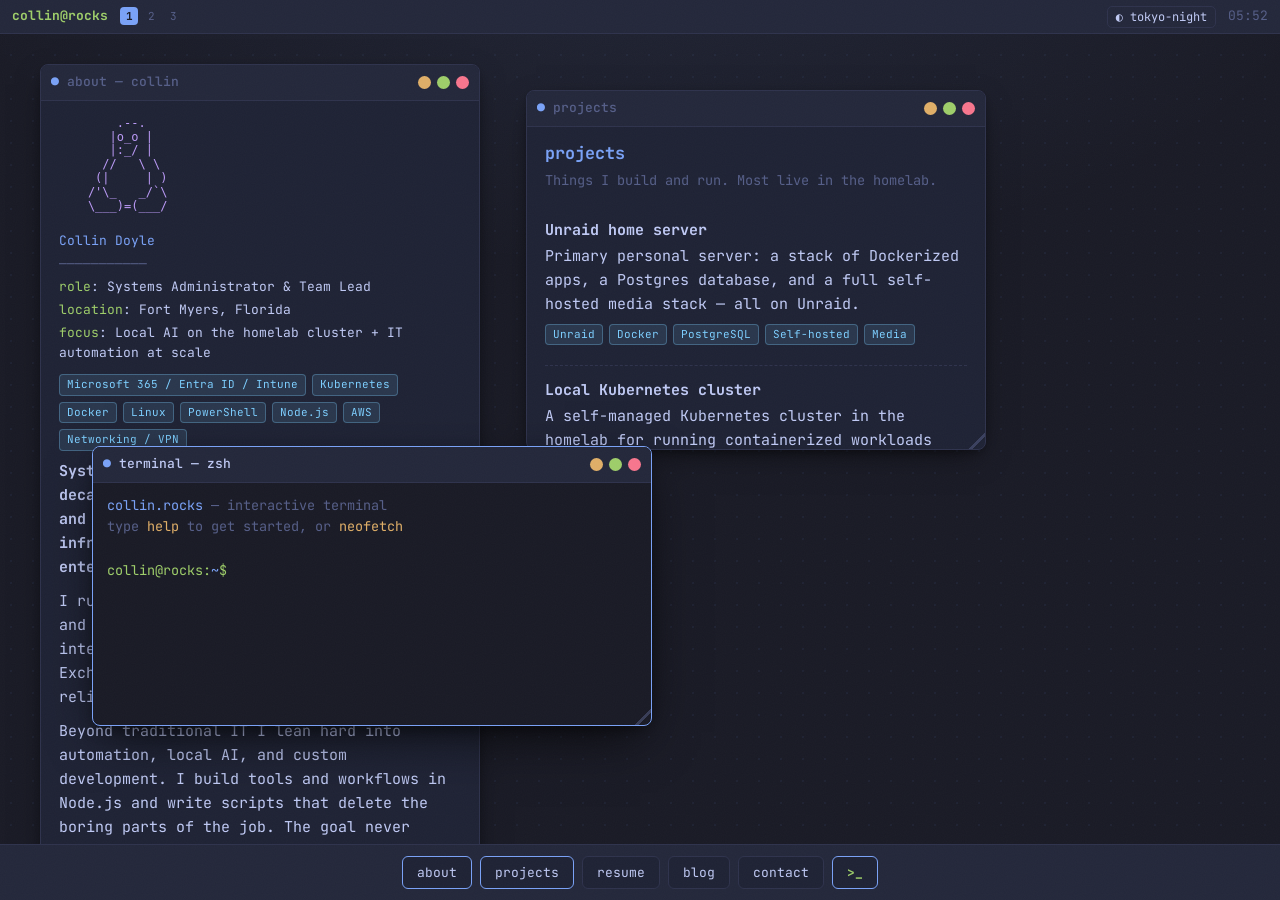
==== index.html @ 574476cc "Initial commit: collin.rocks personal site" ====
<!DOCTYPE html>
<html lang="en" data-theme="tokyo-night">
<head>
  <meta charset="UTF-8" />
  <meta name="viewport" content="width=device-width, initial-scale=1.0" />
  <title>Collin Doyle — collin.rocks</title>
  <meta name="description" content="Collin Doyle — Systems Administrator & Team Lead. IT infrastructure, cloud, security, automation, and a homelab that won't quit." />
  <meta name="color-scheme" content="dark" />

  <!-- Open Graph / social -->
  <meta property="og:title" content="Collin Doyle — collin.rocks" />
  <meta property="og:description" content="Systems Administrator & Team Lead. Infrastructure, automation, local AI, and a homelab." />
  <meta property="og:type" content="website" />
  <meta property="og:url" content="https://collin.rocks" />

  <link rel="icon" href="assets/favicon.svg" type="image/svg+xml" />

  <!-- Fonts: JetBrains Mono, preconnected + display=swap, subset to latin -->
  <link rel="preconnect" href="https://fonts.googleapis.com" />
  <link rel="preconnect" href="https://fonts.gstatic.com" crossorigin />
  <link
    rel="preload"
    as="style"
    href="https://fonts.googleapis.com/css2?family=JetBrains+Mono:wght@400;500;700&display=swap&subset=latin"
  />
  <link
    rel="stylesheet"
    href="https://fonts.googleapis.com/css2?family=JetBrains+Mono:wght@400;500;700&display=swap&subset=latin"
  />

  <link rel="stylesheet" href="css/styles.css" />
</head>
<body>
  <!-- ===================== STATUS BAR (top) ===================== -->
  <header class="statusbar" role="banner">
    <div class="statusbar__left">
      <span class="statusbar__handle">collin@rocks</span>
      <nav class="workspaces" aria-label="Workspaces">
        <span class="ws ws--active" title="workspace 1">1</span>
        <span class="ws" title="workspace 2">2</span>
        <span class="ws" title="workspace 3">3</span>
      </nav>
    </div>

    <div class="statusbar__center">
      <!-- Reserved slot for a future homelab status widget. Intentionally a
           clean, labeled placeholder — DO NOT build the widget yet. -->
      <span class="homelab-slot" data-placeholder="homelab-status" hidden></span>
    </div>

    <div class="statusbar__right">
      <button
        id="theme-toggle"
        class="statusbar__btn"
        type="button"
        aria-label="Change theme"
        title="Change theme (cycle)"
      >
        <span aria-hidden="true">◐</span> <span id="theme-name">tokyo-night</span>
      </button>
      <time id="clock" class="statusbar__clock" aria-label="Current time">--:--</time>
    </div>
  </header>

  <!-- ===================== DESKTOP ===================== -->
  <!-- Windows are mounted here by main.js. The grain/grid overlay is CSS. -->
  <main id="desktop" class="desktop" aria-label="Desktop">

    <!-- =============== NO-JS FALLBACK ===============
         Core content, readable without JavaScript. The interactive windowed
         desktop above replaces this when JS is available. -->
    <noscript>
      <div class="noscript">
        <h1>Collin Doyle</h1>
        <p><strong>Systems Administrator &amp; Team Lead</strong> — Fort Myers, Florida</p>
        <p>
          Systems &amp; network administrator with over a decade of experience
          leading IT operations and building secure, scalable infrastructure.
          Microsoft 365 / Entra ID / Intune, networking, AWS, automation, local
          AI, and a homelab that won't quit.
        </p>
        <h2>Links</h2>
        <ul>
          <li><a href="https://github.com/CollinJDoyle">GitHub</a></li>
          <li><a href="mailto:cj.doyle@outlook.com">cj.doyle@outlook.com</a></li>
          <li><a href="https://www.linkedin.com/in/collinjdoyle/">LinkedIn</a></li>
          <li><a href="assets/resume.pdf">Download résumé (PDF)</a></li>
        </ul>
        <h2>Projects</h2>
        <ul>
          <li><strong>Unraid home server</strong> — Dockerized app stack, Postgres, full media stack.</li>
          <li><strong>Local Kubernetes cluster</strong> — self-managed homelab k8s for containerized workloads.</li>
        </ul>
        <p><em>This is the no-JavaScript view. Enable JavaScript for the full interactive desktop.</em></p>
      </div>
    </noscript>
  </main>

  <!-- ===================== DOCK (bottom launcher) ===================== -->
  <nav class="dock" aria-label="Open windows">
    <button class="dock__btn" type="button" data-launch="about"    title="about">about</button>
    <button class="dock__btn" type="button" data-launch="projects" title="projects">projects</button>
    <button class="dock__btn" type="button" data-launch="resume"   title="resume">resume</button>
    <button class="dock__btn" type="button" data-launch="blog"     title="blog">blog</button>
    <button class="dock__btn" type="button" data-launch="contact"  title="contact">contact</button>
    <button class="dock__btn dock__btn--accent" type="button" data-launch="terminal" title="terminal">&gt;_</button>
  </nav>

  <!-- Scripts: plain (no modules / no build). Order matters; defer keeps order. -->
  <script src="js/data.js" defer></script>
  <script src="js/windows.js" defer></script>
  <script src="js/terminal.js" defer></script>
  <script src="js/main.js" defer></script>
</body>
</html>
---- css/styles.css ----
/* =============================================================================
   styles.css — collin.rocks
   "desktop rice" — a tiling-WM Linux desktop aesthetic over a normal site.
   -----------------------------------------------------------------------------
   THEMES: defined as CSS custom properties scoped by [data-theme] on <html>.
   To add a theme: copy a block below, change the hex values, then register the
   name in js/terminal.js (THEMES array) and js/main.js. Persisted via localStorage.
   ========================================================================== */

/* ---------- Tokyo Night (Storm) — DEFAULT ---------- */
:root,
[data-theme="tokyo-night"] {
  --bg:        #1a1b26;
  --surface:   #1f2335;
  --surface-2: #24283b;
  --border:    #2f334d;
  --text:      #c0caf5;
  --muted:     #565f89;
  --accent:    #7aa2f7;
  --green:     #9ece6a;
  --magenta:   #bb9af7;
  --yellow:    #e0af68;
  --red:       #f7768e;
  --cyan:      #7dcfff;
}

/* ---------- Catppuccin Mocha ---------- */
[data-theme="catppuccin"] {
  --bg:        #1e1e2e;
  --surface:   #181825;
  --surface-2: #313244;
  --border:    #45475a;
  --text:      #cdd6f4;
  --muted:     #6c7086;
  --accent:    #89b4fa;
  --green:     #a6e3a1;
  --magenta:   #cba6f7;
  --yellow:    #f9e2af;
  --red:       #f38ba8;
  --cyan:      #94e2d5;
}

/* ---------- Gruvbox Dark ---------- */
[data-theme="gruvbox"] {
  --bg:        #282828;
  --surface:   #32302f;
  --surface-2: #3c3836;
  --border:    #504945;
  --text:      #ebdbb2;
  --muted:     #928374;
  --accent:    #83a598;
  --green:     #b8bb26;
  --magenta:   #d3869b;
  --yellow:    #fabd2f;
  --red:       #fb4934;
  --cyan:      #8ec07c;
}

/* ---------- Nord ---------- */
[data-theme="nord"] {
  --bg:        #2e3440;
  --surface:   #3b4252;
  --surface-2: #434c5e;
  --border:    #4c566a;
  --text:      #eceff4;
  --muted:     #7b88a1;
  --accent:    #88c0d0;
  --green:     #a3be8c;
  --magenta:   #b48ead;
  --yellow:    #ebcb8b;
  --red:       #bf616a;
  --cyan:      #8fbcbb;
}

/* ---------- shared tokens ---------- */
:root {
  --font-mono: "JetBrains Mono", ui-monospace, "SF Mono", "Cascadia Code",
    "Fira Code", Menlo, Consolas, monospace;
  --statusbar-h: 34px;
  --dock-h: 56px;
  --radius: 8px;
  --shadow: 0 10px 30px -10px rgba(0, 0, 0, 0.6),
            0 4px 12px -4px rgba(0, 0, 0, 0.5);
  --shadow-focus: 0 18px 50px -12px rgba(0, 0, 0, 0.75),
                  0 6px 16px -6px rgba(0, 0, 0, 0.6);
}

/* =============================================================================
   Base
   ========================================================================== */
*,
*::before,
*::after { box-sizing: border-box; }

html, body { height: 100%; }

body {
  margin: 0;
  font-family: var(--font-mono);
  font-size: 15px;
  line-height: 1.6;
  color: var(--text);
  background-color: var(--bg);
  /* subtle dotted grid + faint vignette so the desktop is never dead-flat */
  background-image:
    radial-gradient(rgba(122, 162, 247, 0.06) 1px, transparent 1px),
    radial-gradient(1200px 600px at 50% -10%, rgba(122, 162, 247, 0.08), transparent 60%);
  background-size: 22px 22px, 100% 100%;
  background-attachment: fixed;
  -webkit-font-smoothing: antialiased;
  overflow: hidden; /* desktop owns scrolling; windows scroll internally */
}

/* faint film grain overlay on top of everything but pointer-transparent */
body::after {
  content: "";
  position: fixed;
  inset: 0;
  pointer-events: none;
  z-index: 9999;
  opacity: 0.025;
  background-image: url("data:image/svg+xml,%3Csvg xmlns='http://www.w3.org/2000/svg' width='120' height='120'%3E%3Cfilter id='n'%3E%3CfeTurbulence type='fractalNoise' baseFrequency='0.9' numOctaves='2'/%3E%3C/filter%3E%3Crect width='100%25' height='100%25' filter='url(%23n)'/%3E%3C/svg%3E");
}

a { color: var(--accent); text-decoration: none; }
a:hover { text-decoration: underline; }

:focus-visible {
  outline: 2px solid var(--accent);
  outline-offset: 2px;
  border-radius: 3px;
}

::selection { background: var(--accent); color: var(--bg); }

/* =============================================================================
   Status bar
   ========================================================================== */
.statusbar {
  position: fixed;
  top: 0; left: 0; right: 0;
  height: var(--statusbar-h);
  display: flex;
  align-items: center;
  justify-content: space-between;
  gap: 12px;
  padding: 0 12px;
  background: var(--surface-2);
  border-bottom: 1px solid var(--border);
  font-size: 13px;
  z-index: 1000;
  user-select: none;
}
.statusbar__left,
.statusbar__right { display: flex; align-items: center; gap: 12px; }
.statusbar__handle { color: var(--green); font-weight: 700; }

.workspaces { display: flex; gap: 4px; }
.ws {
  display: inline-flex;
  align-items: center; justify-content: center;
  width: 18px; height: 18px;
  border-radius: 4px;
  color: var(--muted);
  font-size: 11px;
}
.ws--active { background: var(--accent); color: var(--bg); font-weight: 700; }

.statusbar__btn {
  font-family: inherit;
  font-size: 12px;
  background: transparent;
  color: var(--text);
  border: 1px solid var(--border);
  border-radius: 5px;
  padding: 2px 8px;
  cursor: pointer;
}
.statusbar__btn:hover { border-color: var(--accent); color: var(--accent); }
.statusbar__clock { color: var(--muted); font-variant-numeric: tabular-nums; }

/* =============================================================================
   Desktop
   ========================================================================== */
.desktop {
  position: fixed;
  top: var(--statusbar-h);
  left: 0; right: 0;
  bottom: var(--dock-h);
  overflow: hidden;
}

.noscript {
  max-width: 680px;
  margin: 0 auto;
  padding: 40px 24px;
  overflow: auto;
  height: 100%;
}
.noscript h1 { color: var(--accent); margin-bottom: 4px; }
.noscript h2 { color: var(--magenta); margin-top: 28px; }

/* =============================================================================
   Window
   ========================================================================== */
.window {
  position: absolute;
  display: flex;
  flex-direction: column;
  min-width: 260px;
  min-height: 120px;
  max-width: calc(100vw - 24px);
  background: var(--surface);
  border: 1px solid var(--border);
  border-radius: var(--radius);
  box-shadow: var(--shadow);
  overflow: hidden;
  transition: box-shadow 0.18s ease, border-color 0.18s ease;
}
.window.is-focused {
  border-color: var(--accent);
  box-shadow: var(--shadow-focus);
}
.window.is-minimized { display: none; }
.window.is-maximized {
  top: 0 !important; left: 0 !important;
  width: 100% !important; height: 100% !important;
  border-radius: 0;
}

.window__titlebar {
  display: flex;
  align-items: center;
  gap: 8px;
  padding: 7px 10px;
  background: var(--surface-2);
  border-bottom: 1px solid var(--border);
  cursor: grab;
  user-select: none;
}
.window__titlebar:active { cursor: grabbing; }
.window__title {
  font-size: 13px;
  font-weight: 500;
  color: var(--muted);
  white-space: nowrap;
  overflow: hidden;
  text-overflow: ellipsis;
}
.window.is-focused .window__title { color: var(--text); }
.window__title::before { content: "● "; color: var(--accent); }

.window__controls { margin-left: auto; display: flex; gap: 6px; }
.win-ctrl {
  width: 13px; height: 13px;
  border-radius: 50%;
  border: none;
  cursor: pointer;
  padding: 0;
  line-height: 1;
  font-size: 9px;
  color: transparent;
}
.win-ctrl:hover { color: rgba(0, 0, 0, 0.6); }
.win-ctrl--min { background: var(--yellow); }
.win-ctrl--max { background: var(--green); }
.win-ctrl--close { background: var(--red); }

.window__body {
  padding: 16px 18px;
  overflow: auto;
  flex: 1;
  scrollbar-width: thin;
  scrollbar-color: var(--border) transparent;
}
.window__body::-webkit-scrollbar { width: 10px; height: 10px; }
.window__body::-webkit-scrollbar-thumb {
  background: var(--border); border-radius: 8px;
}

.window__resize {
  position: absolute;
  right: 0; bottom: 0;
  width: 16px; height: 16px;
  cursor: nwse-resize;
  background:
    linear-gradient(135deg, transparent 50%, var(--muted) 50%, var(--muted) 60%, transparent 60%);
  opacity: 0.5;
}

/* =============================================================================
   Window content helpers
   ========================================================================== */
h1, h2, h3 { line-height: 1.25; }
.win-h { color: var(--accent); margin: 0 0 6px; font-size: 1.05rem; }
.win-sub { color: var(--muted); margin: 0 0 14px; font-size: 0.85rem; }
.muted { color: var(--muted); }

.tags { display: flex; flex-wrap: wrap; gap: 6px; margin: 8px 0; }
.tag {
  font-size: 11px;
  color: var(--cyan);
  background: color-mix(in srgb, var(--cyan) 12%, transparent);
  border: 1px solid color-mix(in srgb, var(--cyan) 30%, transparent);
  border-radius: 4px;
  padding: 1px 7px;
}

/* about / neofetch */
.neofetch { display: flex; gap: 18px; flex-wrap: wrap; }
.neofetch__art {
  color: var(--magenta);
  white-space: pre;
  font-size: 12px;
  line-height: 1.15;
  margin: 0;
}
.neofetch__specs { margin: 0; font-size: 13px; }
.neofetch__specs dt { color: var(--green); display: inline; }
.neofetch__specs .row { margin-bottom: 2px; }
.bio p { margin: 0 0 10px; }

/* projects */
.project { padding: 12px 0; border-bottom: 1px dashed var(--border); }
.project:last-child { border-bottom: none; }
.project__title { color: var(--text); font-weight: 700; margin: 0 0 2px; }
.project__links { display: flex; gap: 12px; margin-top: 6px; font-size: 13px; }
.add-hint {
  margin-top: 14px;
  font-size: 12px;
  color: var(--muted);
  border-left: 2px solid var(--border);
  padding-left: 10px;
}
.add-hint code { color: var(--yellow); }

/* resume */
.btn {
  display: inline-block;
  font-family: inherit;
  font-size: 13px;
  color: var(--bg);
  background: var(--accent);
  border: none;
  border-radius: 6px;
  padding: 8px 16px;
  cursor: pointer;
  font-weight: 700;
  margin: 4px 0 16px;
}
.btn:hover { filter: brightness(1.08); text-decoration: none; }
.job { padding: 10px 0; border-bottom: 1px dashed var(--border); }
.job:last-child { border-bottom: none; }
.job__head { display: flex; justify-content: space-between; gap: 10px; flex-wrap: wrap; }
.job__title { font-weight: 700; }
.job__org { color: var(--magenta); }
.job__dates { color: var(--muted); font-size: 12px; white-space: nowrap; }
.job ul { margin: 6px 0 0; padding-left: 18px; }
.job li { margin-bottom: 2px; }
.cert { color: var(--muted); font-size: 13px; }

/* contact */
.links-list { list-style: none; margin: 0; padding: 0; }
.links-list li { margin-bottom: 10px; font-size: 15px; }
.links-list .label { color: var(--green); display: inline-block; min-width: 90px; }

/* blog */
.post-item { padding: 10px 0; border-bottom: 1px dashed var(--border); cursor: pointer; }
.post-item:last-child { border-bottom: none; }
.post-item:hover .post-item__title { color: var(--accent); }
.post-item__title { font-weight: 700; }
.post-item__meta { color: var(--muted); font-size: 12px; }
.post-body { max-width: 65ch; }
.post-body h1, .post-body h2, .post-body h3 { color: var(--accent); margin-top: 1.2em; }
.post-body pre {
  background: var(--bg);
  border: 1px solid var(--border);
  border-radius: 6px;
  padding: 12px;
  overflow: auto;
}
.post-body code { color: var(--cyan); }
.post-body a { text-decoration: underline; }
.back-link {
  background: none; border: none; color: var(--accent);
  font-family: inherit; cursor: pointer; padding: 0; margin-bottom: 10px; font-size: 13px;
}

/* =============================================================================
   Terminal
   ========================================================================== */
.terminal { background: var(--bg); }
.terminal .window__body { padding: 12px 14px; font-size: 13.5px; }
.term-output { white-space: pre-wrap; word-break: break-word; }
.term-line { margin: 0; }
.term-cmd-echo { color: var(--text); }
.term-prompt { color: var(--green); }
.term-prompt .path { color: var(--accent); }
.term-err { color: var(--red); }
.term-accent { color: var(--accent); }
.term-magenta { color: var(--magenta); }
.term-muted { color: var(--muted); }
.term-yellow { color: var(--yellow); }
.term-green { color: var(--green); }
.term-cyan { color: var(--cyan); }

.term-inputline { display: flex; align-items: baseline; gap: 6px; }
.term-input {
  flex: 1;
  background: transparent;
  border: none;
  outline: none;
  color: var(--text);
  font-family: inherit;
  font-size: inherit;
  caret-color: var(--green);
}
.term-cursor {
  display: inline-block;
  width: 8px; height: 1.05em;
  background: var(--green);
  translate: 0 2px;
  animation: blink 1.05s steps(1) infinite;
}

/* =============================================================================
   Dock
   ========================================================================== */
.dock {
  position: fixed;
  bottom: 0; left: 0; right: 0;
  height: var(--dock-h);
  display: flex;
  align-items: center;
  justify-content: center;
  gap: 8px;
  padding: 0 12px;
  background: var(--surface-2);
  border-top: 1px solid var(--border);
  z-index: 1000;
}
.dock__btn {
  font-family: inherit;
  font-size: 13px;
  color: var(--text);
  background: var(--surface);
  border: 1px solid var(--border);
  border-radius: 6px;
  padding: 7px 14px;
  cursor: pointer;
  transition: transform 0.12s ease, border-color 0.12s ease, color 0.12s ease;
}
.dock__btn:hover { transform: translateY(-3px); border-color: var(--accent); color: var(--accent); }
.dock__btn.is-open { border-color: var(--accent); }
.dock__btn--accent { color: var(--green); font-weight: 700; }

/* =============================================================================
   Animations
   ========================================================================== */
@keyframes blink { 0%, 50% { opacity: 1; } 50.01%, 100% { opacity: 0; } }
@keyframes windowIn {
  from { opacity: 0; transform: translateY(10px) scale(0.985); }
  to   { opacity: 1; transform: translateY(0) scale(1); }
}
.window--animate { animation: windowIn 0.42s cubic-bezier(0.22, 1, 0.36, 1) both; }

/* =============================================================================
   Mobile (< 720px): no dragging, windows become stacked full-width cards.
   ========================================================================== */
@media (max-width: 720px) {
  body { overflow: auto; }
  .desktop {
    position: static;
    overflow: visible;
    padding: 12px;
    padding-bottom: calc(var(--dock-h) + 16px);
  }
  .window {
    position: static !important;
    width: 100% !important;
    height: auto !important;
    max-width: 100%;
    margin: 0 0 14px;
    transform: none !important;
  }
  .window__titlebar { cursor: default; }
  .window__resize { display: none; }
  .terminal { min-height: 320px; }
  .terminal .window__body { min-height: 260px; }
  .workspaces { display: none; }
  .dock { overflow-x: auto; justify-content: flex-start; }
}

/* =============================================================================
   Reduced motion: disable all the orchestration.
   ========================================================================== */
@media (prefers-reduced-motion: reduce) {
  *, *::before, *::after {
    animation-duration: 0.001ms !important;
    animation-iteration-count: 1 !important;
    transition-duration: 0.001ms !important;
  }
  .term-cursor { animation: none; opacity: 1; }
  .window--animate { animation: none; }
}
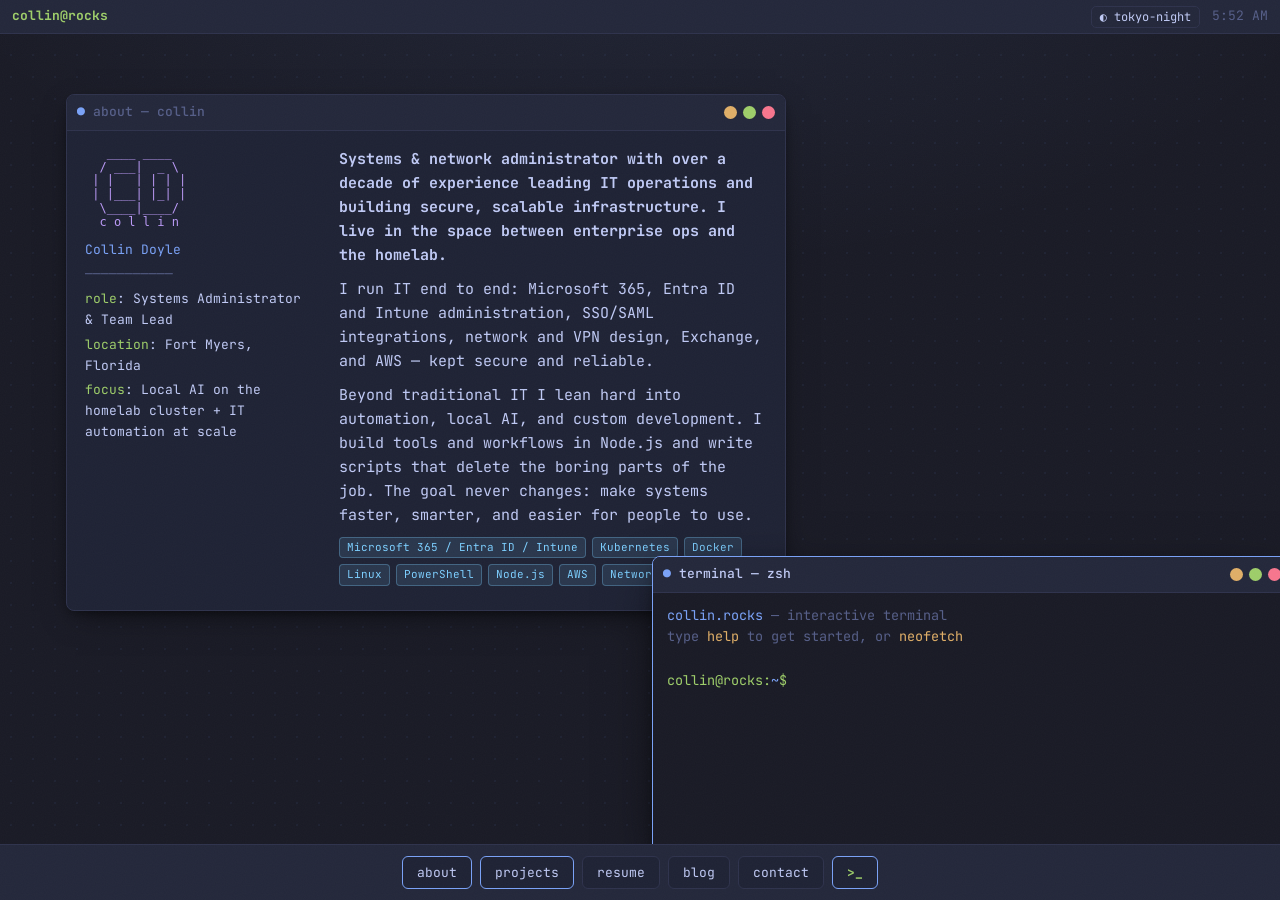
==== commit b5c4e70e: "Changes" ====
--- a/index.html
+++ b/index.html
@@ -35,11 +35,6 @@
   <header class="statusbar" role="banner">
     <div class="statusbar__left">
       <span class="statusbar__handle">collin@rocks</span>
-      <nav class="workspaces" aria-label="Workspaces">
-        <span class="ws ws--active" title="workspace 1">1</span>
-        <span class="ws" title="workspace 2">2</span>
-        <span class="ws" title="workspace 3">3</span>
-      </nav>
     </div>
 
     <div class="statusbar__center">
--- a/css/styles.css
+++ b/css/styles.css
@@ -155,17 +155,6 @@
 .statusbar__right { display: flex; align-items: center; gap: 12px; }
 .statusbar__handle { color: var(--green); font-weight: 700; }
 
-.workspaces { display: flex; gap: 4px; }
-.ws {
-  display: inline-flex;
-  align-items: center; justify-content: center;
-  width: 18px; height: 18px;
-  border-radius: 4px;
-  color: var(--muted);
-  font-size: 11px;
-}
-.ws--active { background: var(--accent); color: var(--bg); font-weight: 700; }
-
 .statusbar__btn {
   font-family: inherit;
   font-size: 12px;
@@ -177,7 +166,8 @@
   cursor: pointer;
 }
 .statusbar__btn:hover { border-color: var(--accent); color: var(--accent); }
-.statusbar__clock { color: var(--muted); font-variant-numeric: tabular-nums; }
+.statusbar__clock { color: var(--muted); font-variant-numeric: tabular-nums; cursor: pointer; }
+.statusbar__clock:hover { color: var(--accent); }
 
 /* =============================================================================
    Desktop
@@ -306,6 +296,14 @@
   padding: 1px 7px;
 }
 
+/* about — two-column horizontal layout */
+.about-cols { display: flex; gap: 24px; align-items: flex-start; }
+.about-left { flex: 0 0 230px; max-width: 230px; }
+.about-left .neofetch__art { margin-bottom: 10px; }
+.about-left .neofetch__specs .row { margin-bottom: 4px; }
+.about-right { flex: 1 1 auto; min-width: 0; }
+.about-right .bio p:first-child { margin-top: 0; }
+
 /* about / neofetch */
 .neofetch { display: flex; gap: 18px; flex-wrap: wrap; }
 .neofetch__art {
@@ -349,6 +347,8 @@
   margin: 4px 0 16px;
 }
 .btn:hover { filter: brightness(1.08); text-decoration: none; }
+.resume-full-link { display: inline-block; margin: 4px 0 16px 12px; font-size: 12px; color: var(--muted); }
+.resume-full-link:hover { color: var(--accent); }
 .job { padding: 10px 0; border-bottom: 1px dashed var(--border); }
 .job:last-child { border-bottom: none; }
 .job__head { display: flex; justify-content: space-between; gap: 10px; flex-wrap: wrap; }
@@ -485,9 +485,9 @@
   }
   .window__titlebar { cursor: default; }
   .window__resize { display: none; }
+  .about-cols { flex-direction: column; gap: 14px; }
   .terminal { min-height: 320px; }
   .terminal .window__body { min-height: 260px; }
-  .workspaces { display: none; }
   .dock { overflow-x: auto; justify-content: flex-start; }
 }
 
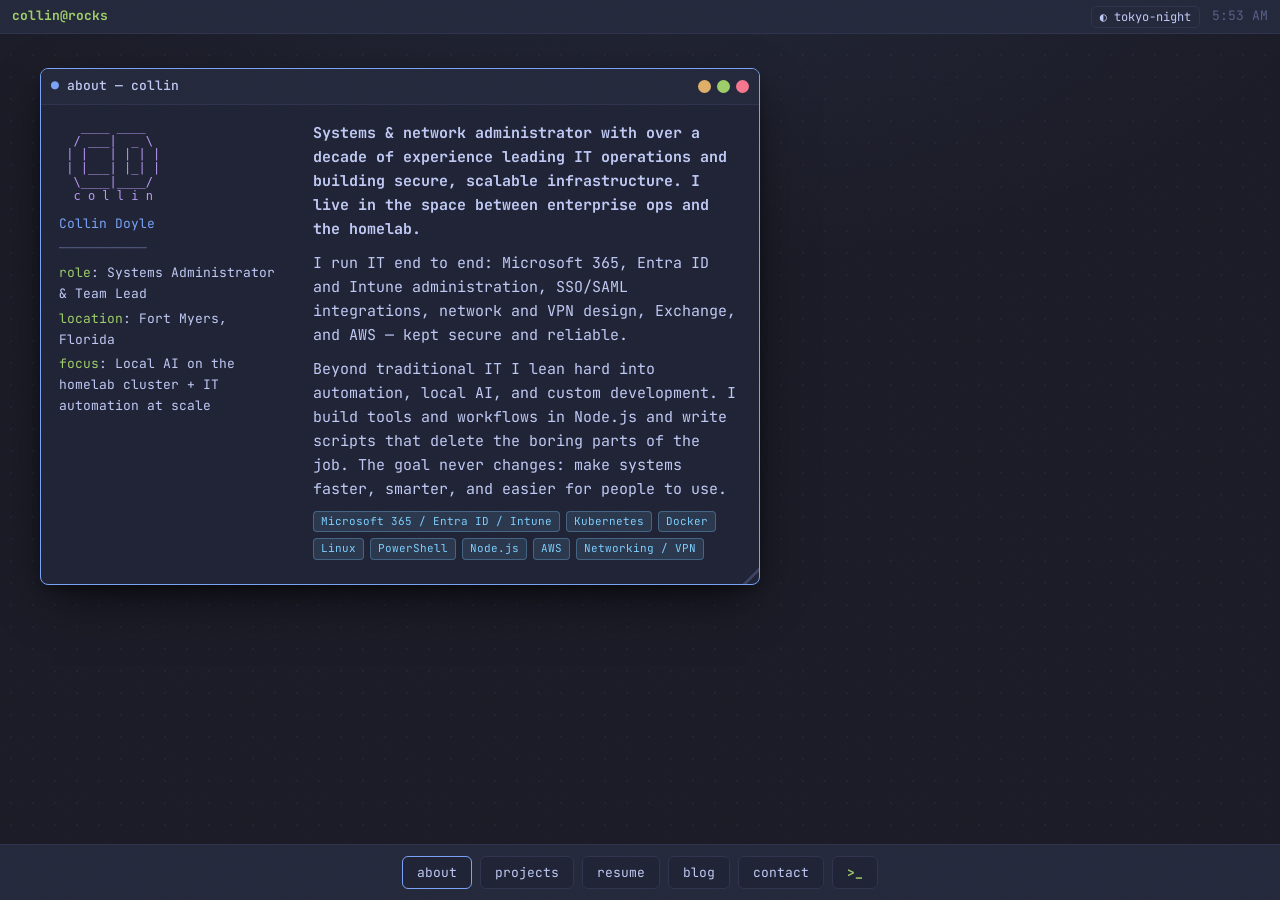
==== commit 46b3edc4: "More changes" ====
--- a/index.html
+++ b/index.html
@@ -15,7 +15,6 @@
 
   <link rel="icon" href="assets/favicon.svg" type="image/svg+xml" />
 
-  <!-- Fonts: JetBrains Mono, preconnected + display=swap, subset to latin -->
   <link rel="preconnect" href="https://fonts.googleapis.com" />
   <link rel="preconnect" href="https://fonts.gstatic.com" crossorigin />
   <link
@@ -31,16 +30,9 @@
   <link rel="stylesheet" href="css/styles.css" />
 </head>
 <body>
-  <!-- ===================== STATUS BAR (top) ===================== -->
   <header class="statusbar" role="banner">
     <div class="statusbar__left">
       <span class="statusbar__handle">collin@rocks</span>
-    </div>
-
-    <div class="statusbar__center">
-      <!-- Reserved slot for a future homelab status widget. Intentionally a
-           clean, labeled placeholder — DO NOT build the widget yet. -->
-      <span class="homelab-slot" data-placeholder="homelab-status" hidden></span>
     </div>
 
     <div class="statusbar__right">
@@ -57,13 +49,8 @@
     </div>
   </header>
 
-  <!-- ===================== DESKTOP ===================== -->
-  <!-- Windows are mounted here by main.js. The grain/grid overlay is CSS. -->
   <main id="desktop" class="desktop" aria-label="Desktop">
 
-    <!-- =============== NO-JS FALLBACK ===============
-         Core content, readable without JavaScript. The interactive windowed
-         desktop above replaces this when JS is available. -->
     <noscript>
       <div class="noscript">
         <h1>Collin Doyle</h1>
@@ -91,7 +78,6 @@
     </noscript>
   </main>
 
-  <!-- ===================== DOCK (bottom launcher) ===================== -->
   <nav class="dock" aria-label="Open windows">
     <button class="dock__btn" type="button" data-launch="about"    title="about">about</button>
     <button class="dock__btn" type="button" data-launch="projects" title="projects">projects</button>
@@ -101,7 +87,6 @@
     <button class="dock__btn dock__btn--accent" type="button" data-launch="terminal" title="terminal">&gt;_</button>
   </nav>
 
-  <!-- Scripts: plain (no modules / no build). Order matters; defer keeps order. -->
   <script src="js/data.js" defer></script>
   <script src="js/windows.js" defer></script>
   <script src="js/terminal.js" defer></script>
--- a/css/styles.css
+++ b/css/styles.css
@@ -1,13 +1,7 @@
-/* =============================================================================
-   styles.css — collin.rocks
-   "desktop rice" — a tiling-WM Linux desktop aesthetic over a normal site.
-   -----------------------------------------------------------------------------
-   THEMES: defined as CSS custom properties scoped by [data-theme] on <html>.
-   To add a theme: copy a block below, change the hex values, then register the
-   name in js/terminal.js (THEMES array) and js/main.js. Persisted via localStorage.
-   ========================================================================== */
-
-/* ---------- Tokyo Night (Storm) — DEFAULT ---------- */
+/* Themes: CSS custom properties scoped by [data-theme] on <html>.
+   Add one here, then add its name to THEME_LIST in js/main.js. */
+
+/* Tokyo Night (Storm) — default */
 :root,
 [data-theme="tokyo-night"] {
   --bg:        #1a1b26;
@@ -72,7 +66,7 @@
   --cyan:      #8fbcbb;
 }
 
-/* ---------- shared tokens ---------- */
+/* Shared tokens */
 :root {
   --font-mono: "JetBrains Mono", ui-monospace, "SF Mono", "Cascadia Code",
     "Fira Code", Menlo, Consolas, monospace;
@@ -85,9 +79,7 @@
                   0 6px 16px -6px rgba(0, 0, 0, 0.6);
 }
 
-/* =============================================================================
-   Base
-   ========================================================================== */
+/* Base */
 *,
 *::before,
 *::after { box-sizing: border-box; }
@@ -101,17 +93,17 @@
   line-height: 1.6;
   color: var(--text);
   background-color: var(--bg);
-  /* subtle dotted grid + faint vignette so the desktop is never dead-flat */
+  /* dotted grid + faint vignette */
   background-image:
     radial-gradient(rgba(122, 162, 247, 0.06) 1px, transparent 1px),
     radial-gradient(1200px 600px at 50% -10%, rgba(122, 162, 247, 0.08), transparent 60%);
   background-size: 22px 22px, 100% 100%;
   background-attachment: fixed;
   -webkit-font-smoothing: antialiased;
-  overflow: hidden; /* desktop owns scrolling; windows scroll internally */
-}
-
-/* faint film grain overlay on top of everything but pointer-transparent */
+  overflow: hidden;
+}
+
+/* film grain overlay */
 body::after {
   content: "";
   position: fixed;
@@ -133,9 +125,7 @@
 
 ::selection { background: var(--accent); color: var(--bg); }
 
-/* =============================================================================
-   Status bar
-   ========================================================================== */
+/* Status bar */
 .statusbar {
   position: fixed;
   top: 0; left: 0; right: 0;
@@ -169,9 +159,7 @@
 .statusbar__clock { color: var(--muted); font-variant-numeric: tabular-nums; cursor: pointer; }
 .statusbar__clock:hover { color: var(--accent); }
 
-/* =============================================================================
-   Desktop
-   ========================================================================== */
+/* Desktop */
 .desktop {
   position: fixed;
   top: var(--statusbar-h);
@@ -190,9 +178,7 @@
 .noscript h1 { color: var(--accent); margin-bottom: 4px; }
 .noscript h2 { color: var(--magenta); margin-top: 28px; }
 
-/* =============================================================================
-   Window
-   ========================================================================== */
+/* Window */
 .window {
   position: absolute;
   display: flex;
@@ -278,9 +264,7 @@
   opacity: 0.5;
 }
 
-/* =============================================================================
-   Window content helpers
-   ========================================================================== */
+/* Window content */
 h1, h2, h3 { line-height: 1.25; }
 .win-h { color: var(--accent); margin: 0 0 6px; font-size: 1.05rem; }
 .win-sub { color: var(--muted); margin: 0 0 14px; font-size: 0.85rem; }
@@ -304,8 +288,6 @@
 .about-right { flex: 1 1 auto; min-width: 0; }
 .about-right .bio p:first-child { margin-top: 0; }
 
-/* about / neofetch */
-.neofetch { display: flex; gap: 18px; flex-wrap: wrap; }
 .neofetch__art {
   color: var(--magenta);
   white-space: pre;
@@ -323,14 +305,6 @@
 .project:last-child { border-bottom: none; }
 .project__title { color: var(--text); font-weight: 700; margin: 0 0 2px; }
 .project__links { display: flex; gap: 12px; margin-top: 6px; font-size: 13px; }
-.add-hint {
-  margin-top: 14px;
-  font-size: 12px;
-  color: var(--muted);
-  border-left: 2px solid var(--border);
-  padding-left: 10px;
-}
-.add-hint code { color: var(--yellow); }
 
 /* resume */
 .btn {
@@ -386,9 +360,7 @@
   font-family: inherit; cursor: pointer; padding: 0; margin-bottom: 10px; font-size: 13px;
 }
 
-/* =============================================================================
-   Terminal
-   ========================================================================== */
+/* Terminal */
 .terminal { background: var(--bg); }
 .terminal .window__body { padding: 12px 14px; font-size: 13.5px; }
 .term-output { white-space: pre-wrap; word-break: break-word; }
@@ -423,9 +395,7 @@
   animation: blink 1.05s steps(1) infinite;
 }
 
-/* =============================================================================
-   Dock
-   ========================================================================== */
+/* Dock */
 .dock {
   position: fixed;
   bottom: 0; left: 0; right: 0;
@@ -454,9 +424,7 @@
 .dock__btn.is-open { border-color: var(--accent); }
 .dock__btn--accent { color: var(--green); font-weight: 700; }
 
-/* =============================================================================
-   Animations
-   ========================================================================== */
+/* Animations */
 @keyframes blink { 0%, 50% { opacity: 1; } 50.01%, 100% { opacity: 0; } }
 @keyframes windowIn {
   from { opacity: 0; transform: translateY(10px) scale(0.985); }
@@ -464,9 +432,7 @@
 }
 .window--animate { animation: windowIn 0.42s cubic-bezier(0.22, 1, 0.36, 1) both; }
 
-/* =============================================================================
-   Mobile (< 720px): no dragging, windows become stacked full-width cards.
-   ========================================================================== */
+/* Mobile: no dragging, windows stack as full-width cards */
 @media (max-width: 720px) {
   body { overflow: auto; }
   .desktop {
@@ -491,9 +457,7 @@
   .dock { overflow-x: auto; justify-content: flex-start; }
 }
 
-/* =============================================================================
-   Reduced motion: disable all the orchestration.
-   ========================================================================== */
+/* Reduced motion */
 @media (prefers-reduced-motion: reduce) {
   *, *::before, *::after {
     animation-duration: 0.001ms !important;
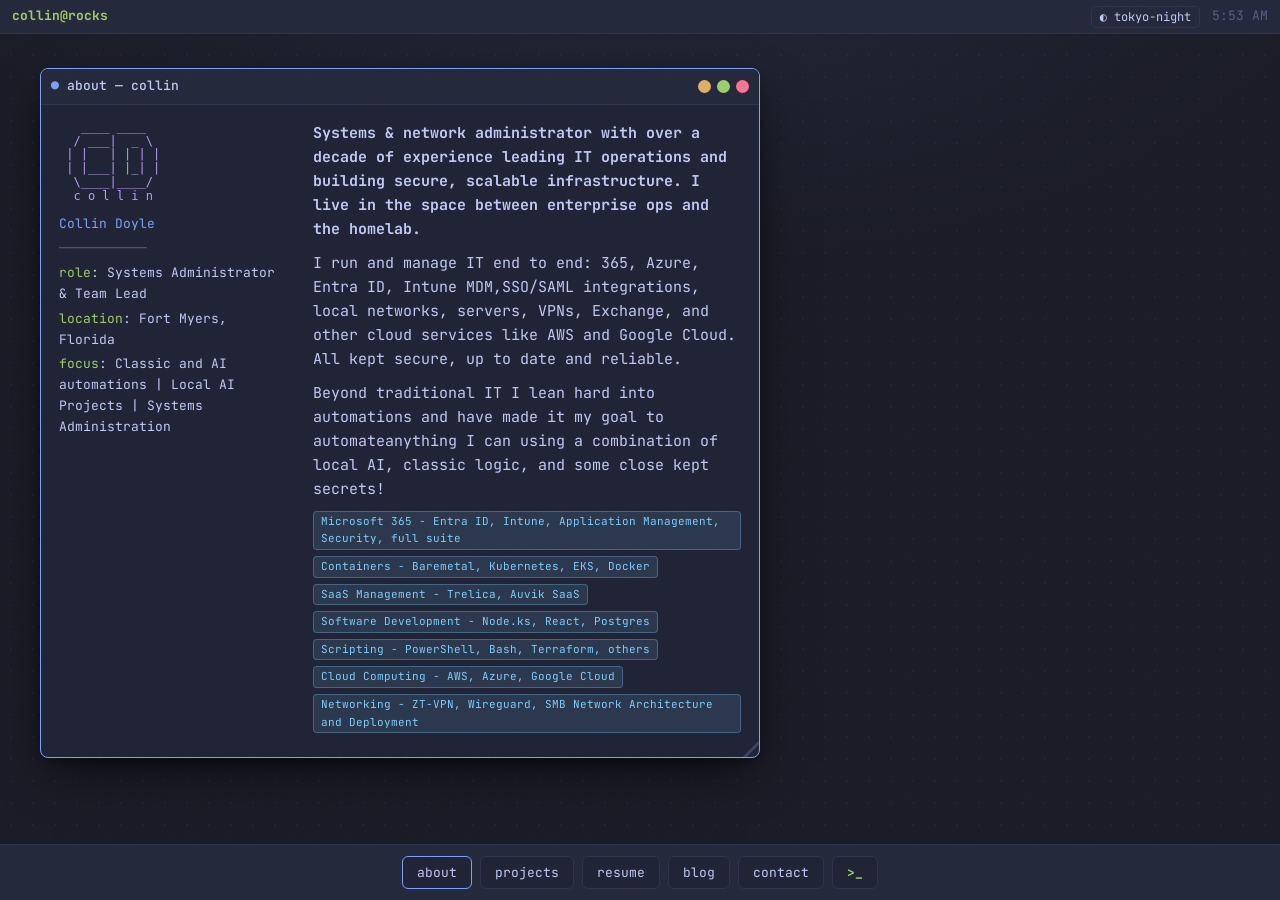
==== commit a24247de: "Text Fixes" ====
--- a/index.html
+++ b/index.html
@@ -58,8 +58,8 @@
         <p>
           Systems &amp; network administrator with over a decade of experience
           leading IT operations and building secure, scalable infrastructure.
-          Microsoft 365 / Entra ID / Intune, networking, AWS, automation, local
-          AI, and a homelab that won't quit.
+          Main Skills: Microsoft 365 / Entra ID / Intune, networking, AWS, ci/cd, automation, local/cloud
+          AI
         </p>
         <h2>Links</h2>
         <ul>
@@ -68,10 +68,10 @@
           <li><a href="https://www.linkedin.com/in/collinjdoyle/">LinkedIn</a></li>
           <li><a href="assets/resume.pdf">Download résumé (PDF)</a></li>
         </ul>
-        <h2>Projects</h2>
+        <h2>Notable Projects</h2>
         <ul>
-          <li><strong>Unraid home server</strong> — Dockerized app stack, Postgres, full media stack.</li>
-          <li><strong>Local Kubernetes cluster</strong> — self-managed homelab k8s for containerized workloads.</li>
+          <li><strong>Homelab - Unraid</strong> — Dockerized app stack, Postgres, full media stack.</li>
+          <li><strong>Homelab - Kubernetes Cluster</strong> — self-managed homelab cluster for containerized workloads.</li>
         </ul>
         <p><em>This is the no-JavaScript view. Enable JavaScript for the full interactive desktop.</em></p>
       </div>
@@ -89,6 +89,7 @@
 
   <script src="js/data.js" defer></script>
   <script src="js/windows.js" defer></script>
+  <script src="js/games.js" defer></script>
   <script src="js/terminal.js" defer></script>
   <script src="js/main.js" defer></script>
 </body>
--- a/css/styles.css
+++ b/css/styles.css
@@ -376,6 +376,26 @@
 .term-green { color: var(--green); }
 .term-cyan { color: var(--cyan); }
 
+/* Terminal games */
+.wordle-row { letter-spacing: 2px; }
+.wd-g, .wd-y, .wd-b {
+  display: inline-block;
+  width: 1.5em;
+  text-align: center;
+  font-weight: 700;
+  border-radius: 3px;
+  margin: 1px 0;
+}
+.wd-g { background: var(--green); color: var(--bg); }
+.wd-y { background: var(--yellow); color: var(--bg); }
+.wd-b { background: var(--surface-2); color: var(--muted); }
+.snk-head { color: var(--accent); }
+.snk-body { color: var(--green); }
+.snk-food { color: var(--yellow); }
+.mtx-head { color: var(--text); }
+.mtx { color: var(--green); }
+.mtx-dim { color: var(--muted); }
+
 .term-inputline { display: flex; align-items: baseline; gap: 6px; }
 .term-input {
   flex: 1;
@@ -432,29 +452,54 @@
 }
 .window--animate { animation: windowIn 0.42s cubic-bezier(0.22, 1, 0.36, 1) both; }
 
-/* Mobile: no dragging, windows stack as full-width cards */
+/* Mobile: single-column tap-to-open cards, no dragging */
 @media (max-width: 720px) {
-  body { overflow: auto; }
+  body { overflow: auto; font-size: 13.5px; }
+
   .desktop {
     position: static;
     overflow: visible;
-    padding: 12px;
-    padding-bottom: calc(var(--dock-h) + 16px);
+    /* clear the fixed status bar (top) and dock (bottom) */
+    padding: calc(var(--statusbar-h) + 12px) 12px calc(var(--dock-h) + 16px);
   }
+
+  /* static full-width cards; neutralize any inline floating geometry */
   .window {
     position: static !important;
+    left: auto !important;
+    top: auto !important;
     width: 100% !important;
     height: auto !important;
     max-width: 100%;
-    margin: 0 0 14px;
+    margin: 0;
     transform: none !important;
   }
   .window__titlebar { cursor: default; }
+  .window__controls { display: none; }   /* min/max/close are meaningless stacked */
   .window__resize { display: none; }
+  .window__body { padding: 16px; }
+
+  /* about: stack the two columns full width */
   .about-cols { flex-direction: column; gap: 14px; }
-  .terminal { min-height: 320px; }
-  .terminal .window__body { min-height: 260px; }
-  .dock { overflow-x: auto; justify-content: flex-start; }
+  .about-left { flex: none; max-width: none; }
+  .neofetch__art { font-size: 11px; }
+
+  .terminal { min-height: 300px; }
+  .terminal .window__body { min-height: 240px; }
+
+  /* dock becomes a horizontally scrollable nav with bigger tap targets */
+  .dock {
+    gap: 6px;
+    justify-content: flex-start;
+    overflow-x: auto;
+    -webkit-overflow-scrolling: touch;
+  }
+  .dock__btn {
+    flex: 0 0 auto;
+    min-height: 40px;
+    padding: 9px 15px;
+    transform: none !important;   /* no hover-lift on touch */
+  }
 }
 
 /* Reduced motion */
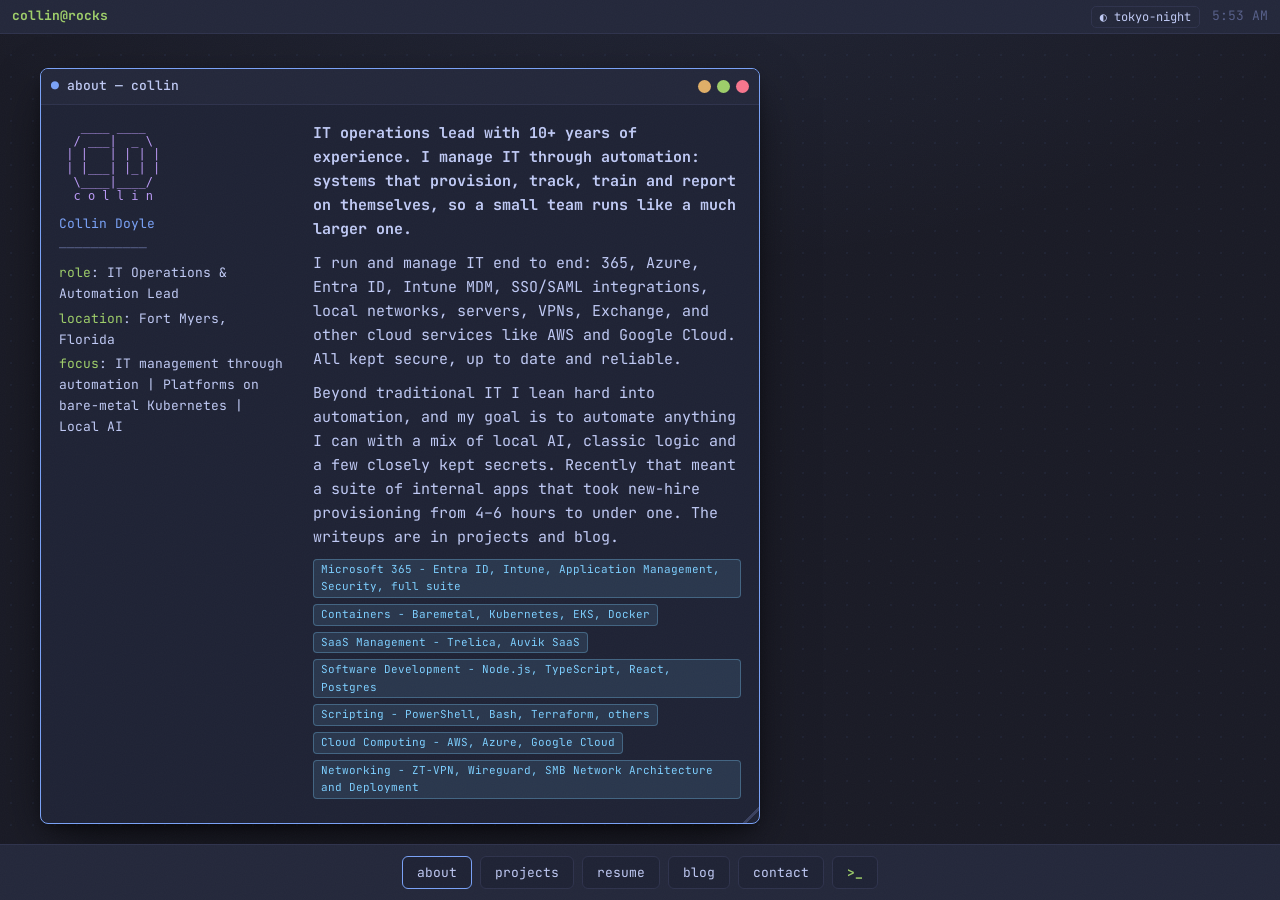
==== commit cc65a845: "Add project writeups, static writeup pages, 404 and resume updates" ====
--- a/index.html
+++ b/index.html
@@ -4,14 +4,32 @@
   <meta charset="UTF-8" />
   <meta name="viewport" content="width=device-width, initial-scale=1.0" />
   <title>Collin Doyle — collin.rocks</title>
-  <meta name="description" content="Collin Doyle — Systems Administrator & Team Lead. IT infrastructure, cloud, security, automation, and a homelab that won't quit." />
+  <meta name="description" content="Collin Doyle — IT Operations &amp; Automation Lead. M365 / Entra ID, Kubernetes, AWS, and internal apps that automate onboarding, inventory and training." />
   <meta name="color-scheme" content="dark" />
 
   <!-- Open Graph / social -->
   <meta property="og:title" content="Collin Doyle — collin.rocks" />
-  <meta property="og:description" content="Systems Administrator & Team Lead. Infrastructure, automation, local AI, and a homelab." />
+  <meta property="og:description" content="I manage IT through automation: zero-touch onboarding, inventory, learning and identity apps, Kubernetes, M365 and automation." />
   <meta property="og:type" content="website" />
-  <meta property="og:url" content="https://collin.rocks" />
+  <meta property="og:url" content="https://collin.rocks/" />
+  <meta property="og:image" content="https://collin.rocks/assets/og/default.png" />
+  <meta property="og:image:width" content="1200" />
+  <meta property="og:image:height" content="630" />
+  <meta property="og:image:alt" content="Collin Doyle — IT Operations &amp; Automation Lead" />
+  <meta name="twitter:card" content="summary_large_image" />
+  <meta name="twitter:image" content="https://collin.rocks/assets/og/default.png" />
+  <link rel="canonical" href="https://collin.rocks/" />
+  <script type="application/ld+json">
+  {
+    "@context": "https://schema.org",
+    "@type": "Person",
+    "name": "Collin Doyle",
+    "url": "https://collin.rocks/",
+    "jobTitle": "IT Operations & Automation Lead",
+    "address": { "@type": "PostalAddress", "addressLocality": "Fort Myers", "addressRegion": "FL", "addressCountry": "US" },
+    "sameAs": ["https://github.com/CollinJDoyle", "https://www.linkedin.com/in/collinjdoyle/"]
+  }
+  </script>
 
   <link rel="icon" href="assets/favicon.svg" type="image/svg+xml" />
 
@@ -54,7 +72,7 @@
     <noscript>
       <div class="noscript">
         <h1>Collin Doyle</h1>
-        <p><strong>Systems Administrator &amp; Team Lead</strong> — Fort Myers, Florida</p>
+        <p><strong>IT Operations &amp; Automation Lead</strong> — Fort Myers, Florida</p>
         <p>
           Systems &amp; network administrator with over a decade of experience
           leading IT operations and building secure, scalable infrastructure.
@@ -70,6 +88,13 @@
         </ul>
         <h2>Notable Projects</h2>
         <ul>
+          <li><strong>Zero-touch employee onboarding</strong> — one HR form and one IT approval build the account, reserve the laptop and assign training. <a href="writeups/zero-touch-onboarding/">Writeup</a></li>
+          <li><strong>Bare-metal Kubernetes platform</strong> — on-prem cluster for internal apps with GitOps, backups and local AI. <a href="writeups/bare-metal-kubernetes/">Writeup</a></li>
+          <li><strong>People platform</strong> — directory, compliance views and approval-gated identity automation. <a href="writeups/people-platform/">Writeup</a></li>
+          <li><strong>IT inventory</strong> — scannable asset tracking with QR labels, audits and MDM sync. <a href="writeups/it-inventory/">Writeup</a></li>
+          <li><strong>Learning platform</strong> — trainings, quizzes, certificates, SCIM groups and Slack. <a href="writeups/learning-platform/">Writeup</a></li>
+          <li><strong>Employee hub</strong> — live room status, floor plan and SSO app launcher. <a href="writeups/employee-hub/">Writeup</a></li>
+          <li><strong>Domain manager</strong> — every domain across three registrars, with expiry and blacklist checks. <a href="writeups/domain-manager/">Writeup</a></li>
           <li><strong>Homelab - Unraid</strong> — Dockerized app stack, Postgres, full media stack.</li>
           <li><strong>Homelab - Kubernetes Cluster</strong> — self-managed homelab cluster for containerized workloads.</li>
         </ul>
@@ -88,6 +113,7 @@
   </nav>
 
   <script src="js/data.js" defer></script>
+  <script src="js/markdown.js" defer></script>
   <script src="js/windows.js" defer></script>
   <script src="js/games.js" defer></script>
   <script src="js/terminal.js" defer></script>
--- a/css/styles.css
+++ b/css/styles.css
@@ -305,6 +305,9 @@
 .project:last-child { border-bottom: none; }
 .project__title { color: var(--text); font-weight: 700; margin: 0 0 2px; }
 .project__links { display: flex; gap: 12px; margin-top: 6px; font-size: 13px; }
+.win-h3 { color: var(--accent); font-size: 14px; margin: 18px 0 6px; }
+.edu { margin: 0; padding-left: 18px; font-size: 13px; }
+.project__writeup { display: inline-block; margin-top: 6px; font-size: 13px; text-decoration: underline; }
 
 /* resume */
 .btn {
@@ -355,6 +358,13 @@
 }
 .post-body code { color: var(--cyan); }
 .post-body a { text-decoration: underline; }
+.post-body li { margin: 4px 0; }
+.post-body li p { margin: 6px 0 0; }
+.post-body ul ul { margin: 4px 0; }
+.table-wrap { overflow-x: auto; margin: 12px 0; }
+.post-body table { border-collapse: collapse; font-size: 13px; width: 100%; }
+.post-body th, .post-body td { border: 1px solid var(--border); padding: 6px 10px; text-align: left; vertical-align: top; }
+.post-body th { color: var(--accent); }
 .back-link {
   background: none; border: none; color: var(--accent);
   font-family: inherit; cursor: pointer; padding: 0; margin-bottom: 10px; font-size: 13px;
@@ -489,15 +499,17 @@
 
   /* dock becomes a horizontally scrollable nav with bigger tap targets */
   .dock {
-    gap: 6px;
-    justify-content: flex-start;
+    gap: 4px;
+    padding: 0 8px;
+    justify-content: center;
     overflow-x: auto;
     -webkit-overflow-scrolling: touch;
   }
   .dock__btn {
     flex: 0 0 auto;
     min-height: 40px;
-    padding: 9px 15px;
+    padding: 9px 8px;
+    font-size: 12px;
     transform: none !important;   /* no hover-lift on touch */
   }
 }
@@ -512,3 +524,30 @@
   .term-cursor { animation: none; opacity: 1; }
   .window--animate { animation: none; }
 }
+
+/* Static writeup pages (writeups/<slug>/index.html, built by tools/build-writeups.js) */
+body.page { overflow: auto; height: auto; min-height: 100%; }
+.page__bar {
+  position: sticky; top: 0; z-index: 10;
+  display: flex; align-items: center; justify-content: space-between; gap: 12px;
+  padding: 8px 16px; font-size: 13px;
+  background: var(--surface-2); border-bottom: 1px solid var(--border);
+}
+.page__nav { display: flex; gap: 16px; }
+.page__main { max-width: 72ch; margin: 0 auto; padding: 24px 16px 48px; }
+.page__main h1 { margin-top: 0.4em; line-height: 1.25; }
+.page__more { margin-top: 32px; }
+.page__foot {
+  max-width: 72ch; margin: 0 auto; padding: 16px 16px 40px;
+  border-top: 1px dashed var(--border); color: var(--muted); font-size: 13px;
+}
+.page__main .post-item { cursor: default; }
+
+/* 404 */
+.notfound { padding-top: 6vh; }
+.notfound__prompt { color: var(--text); }
+.notfound__code {
+  font-size: clamp(72px, 18vw, 140px); font-weight: 700; line-height: 1; margin: 18px 0 8px;
+  color: var(--magenta); letter-spacing: -4px;
+}
+.notfound pre a { text-decoration: none; }
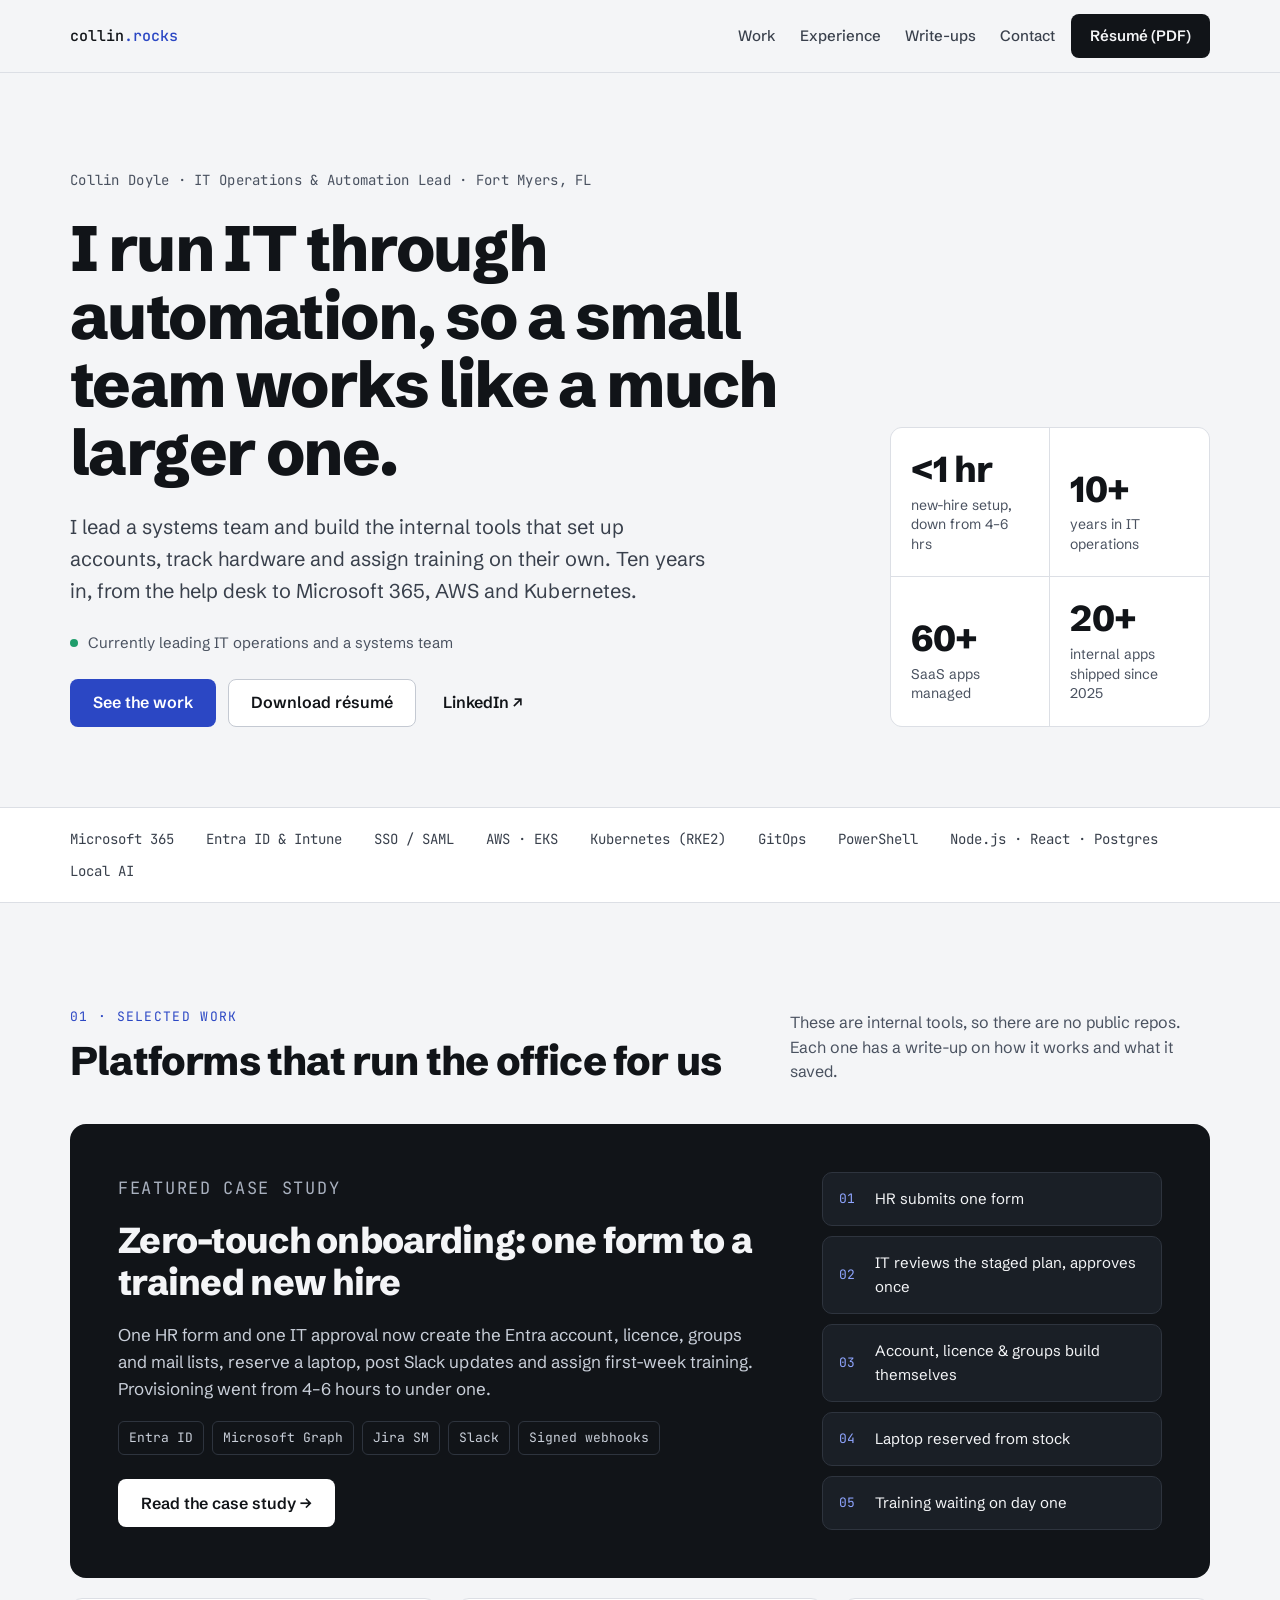
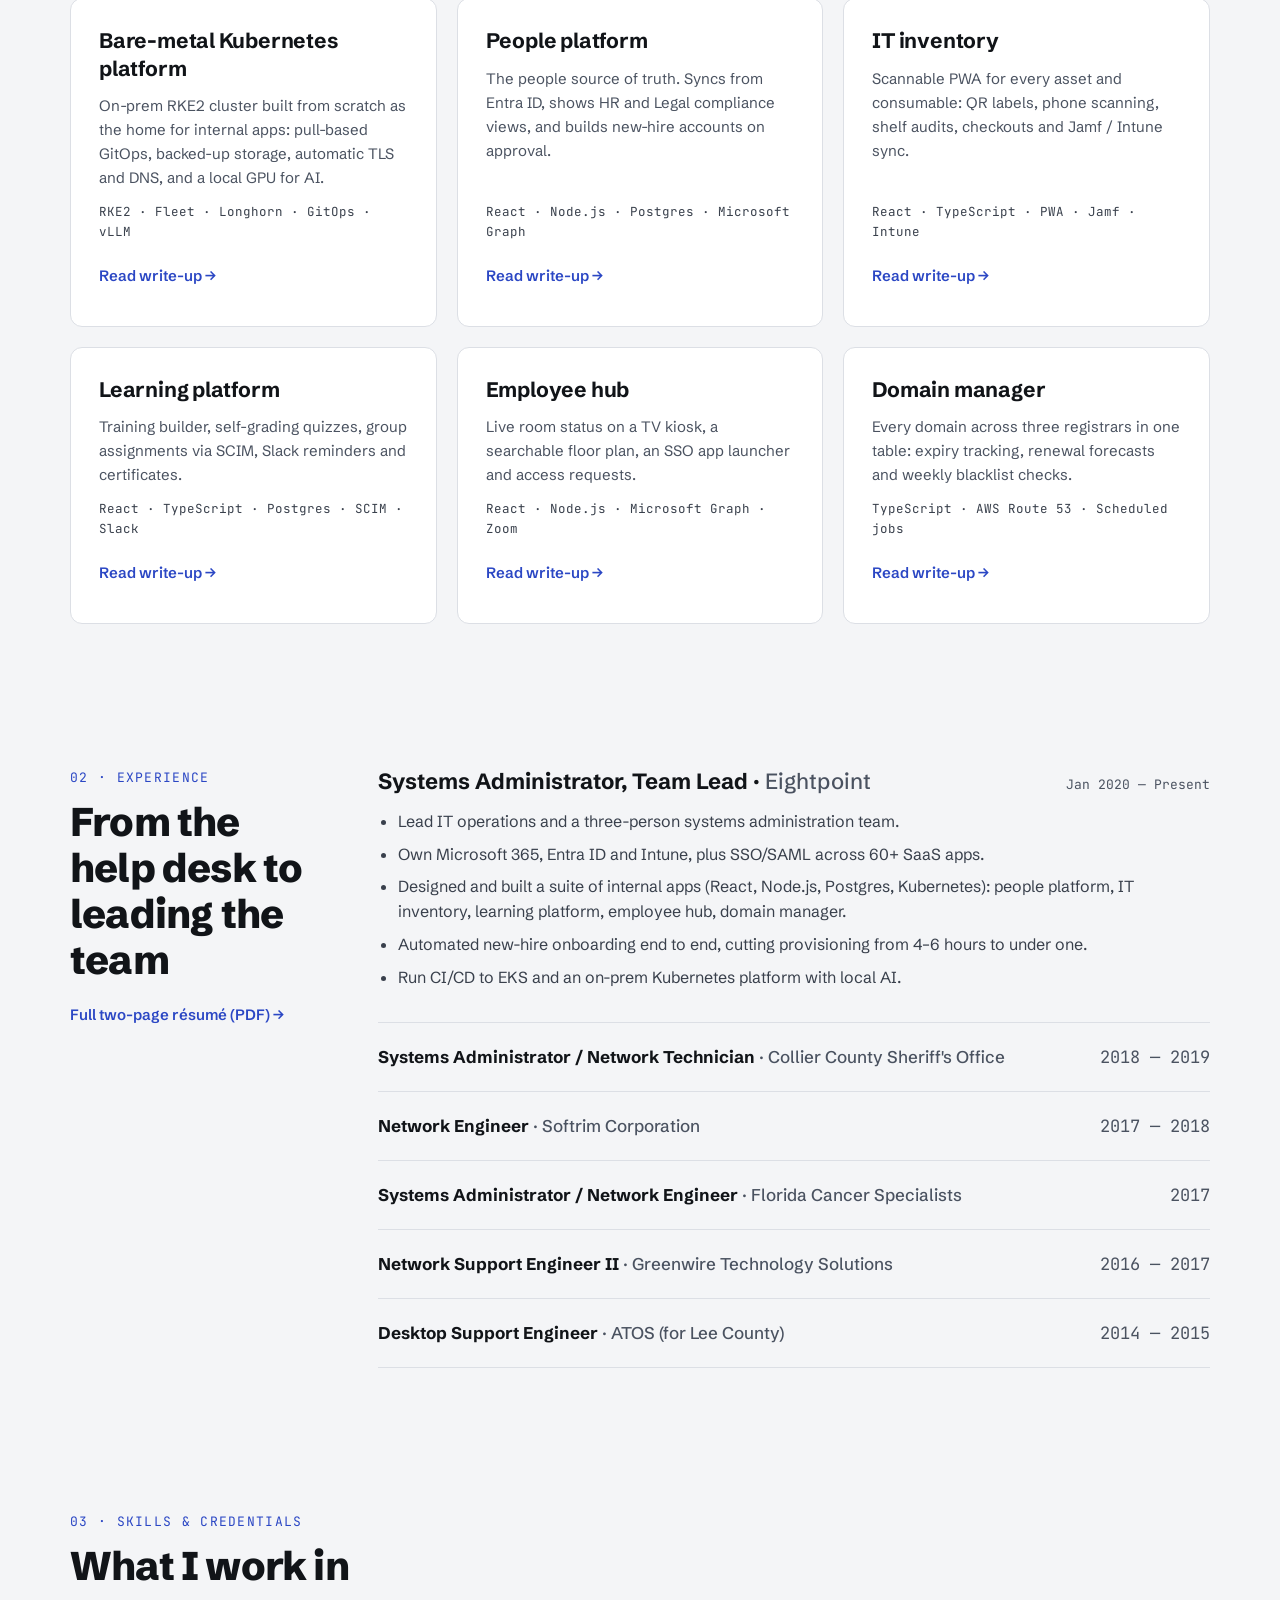
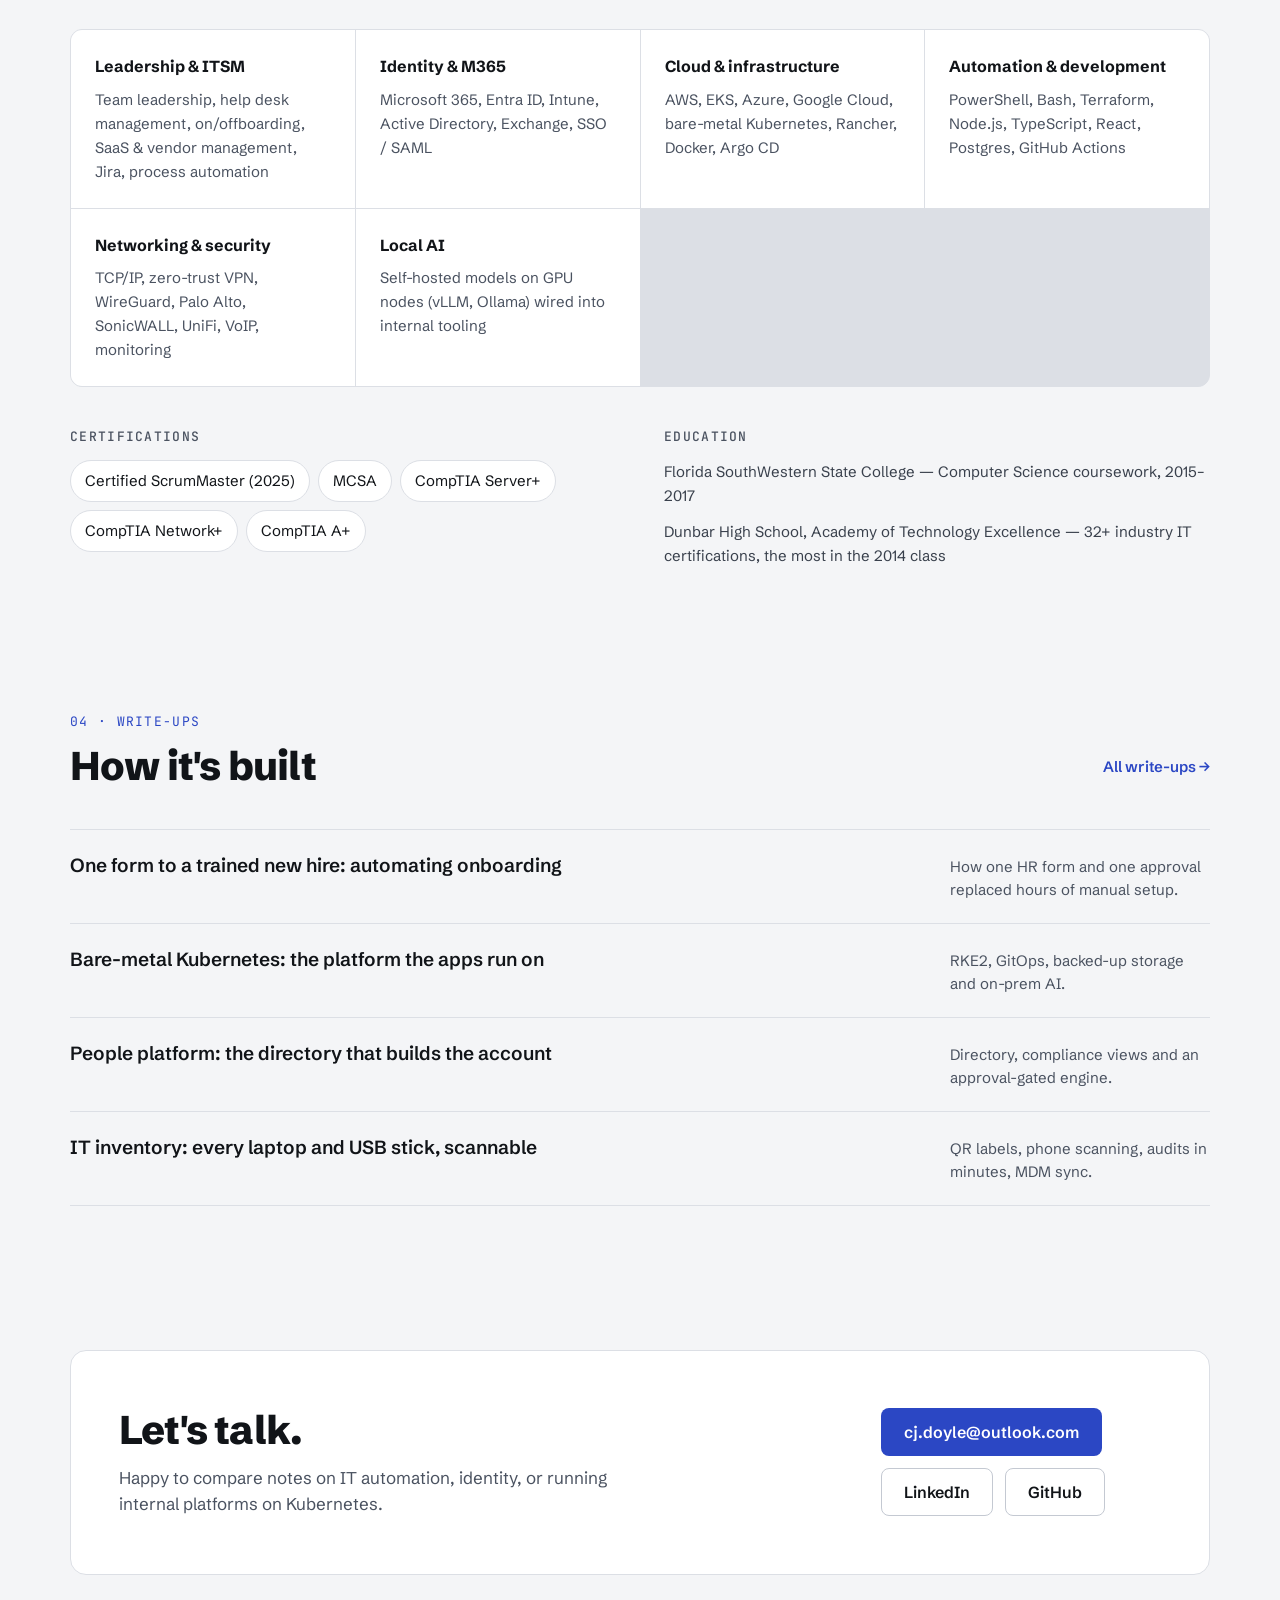
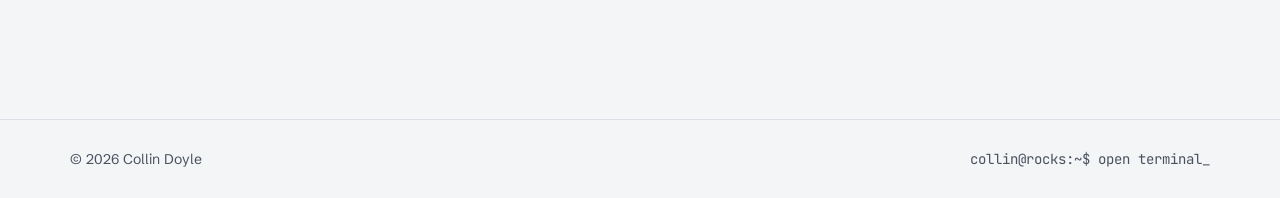
==== commit c87e38be: "Redesign the site for recruiters; move the terminal UI to /terminal/ New home page and writeup layou" ====
--- a/index.html
+++ b/index.html
@@ -1,15 +1,14 @@
 <!DOCTYPE html>
-<html lang="en" data-theme="tokyo-night">
+<html lang="en">
 <head>
   <meta charset="UTF-8" />
   <meta name="viewport" content="width=device-width, initial-scale=1.0" />
-  <title>Collin Doyle — collin.rocks</title>
-  <meta name="description" content="Collin Doyle — IT Operations &amp; Automation Lead. M365 / Entra ID, Kubernetes, AWS, and internal apps that automate onboarding, inventory and training." />
-  <meta name="color-scheme" content="dark" />
+  <title>Collin Doyle — IT Operations &amp; Automation Lead</title>
+  <meta name="description" content="Collin Doyle — IT Operations &amp; Automation Lead. I lead a systems team and build internal tools on Microsoft 365, Entra ID, AWS and Kubernetes that automate onboarding, inventory and training." />
 
   <!-- Open Graph / social -->
-  <meta property="og:title" content="Collin Doyle — collin.rocks" />
-  <meta property="og:description" content="I manage IT through automation: zero-touch onboarding, inventory, learning and identity apps, Kubernetes, M365 and automation." />
+  <meta property="og:title" content="Collin Doyle — IT Operations &amp; Automation Lead" />
+  <meta property="og:description" content="I run IT through automation, so a small team works like a much larger one." />
   <meta property="og:type" content="website" />
   <meta property="og:url" content="https://collin.rocks/" />
   <meta property="og:image" content="https://collin.rocks/assets/og/default.png" />
@@ -30,93 +29,240 @@
     "sameAs": ["https://github.com/CollinJDoyle", "https://www.linkedin.com/in/collinjdoyle/"]
   }
   </script>
-
-  <link rel="icon" href="assets/favicon.svg" type="image/svg+xml" />
-
+  <script>
+    // Old desktop-UI links (/#post/<slug>, /#resume …) still land somewhere sensible.
+    (function () {
+      var map = { resume: "experience", projects: "work", blog: "writeups", about: "top" };
+      function route() {
+        var h = location.hash.slice(1), m = h.match(/^post\/([a-z0-9-]+)$/);
+        if (m) location.replace("/writeups/" + m[1] + "/");
+        else if (h === "terminal") location.replace("/terminal/");
+        else if (map.hasOwnProperty(h)) {
+          history.replaceState(null, "", "#" + map[h]);
+          var go = function () { document.getElementById(map[h]).scrollIntoView(); };
+          document.readyState === "loading" ? addEventListener("DOMContentLoaded", go) : go();
+        }
+      }
+      route();
+      addEventListener("hashchange", route);
+    })();
+  </script>
+
+  <link rel="icon" href="/assets/favicon.svg" type="image/svg+xml" />
   <link rel="preconnect" href="https://fonts.googleapis.com" />
   <link rel="preconnect" href="https://fonts.gstatic.com" crossorigin />
-  <link
-    rel="preload"
-    as="style"
-    href="https://fonts.googleapis.com/css2?family=JetBrains+Mono:wght@400;500;700&display=swap&subset=latin"
-  />
-  <link
-    rel="stylesheet"
-    href="https://fonts.googleapis.com/css2?family=JetBrains+Mono:wght@400;500;700&display=swap&subset=latin"
-  />
-
-  <link rel="stylesheet" href="css/styles.css" />
+  <link rel="stylesheet" href="https://fonts.googleapis.com/css2?family=Schibsted+Grotesk:wght@400;500;600;700;800&family=JetBrains+Mono:wght@400;500&display=swap" />
+  <link rel="stylesheet" href="/css/site.css" />
 </head>
 <body>
-  <header class="statusbar" role="banner">
-    <div class="statusbar__left">
-      <span class="statusbar__handle">collin@rocks</span>
-    </div>
-
-    <div class="statusbar__right">
-      <button
-        id="theme-toggle"
-        class="statusbar__btn"
-        type="button"
-        aria-label="Change theme"
-        title="Change theme (cycle)"
-      >
-        <span aria-hidden="true">◐</span> <span id="theme-name">tokyo-night</span>
-      </button>
-      <time id="clock" class="statusbar__clock" aria-label="Current time">--:--</time>
+  <a class="skip" href="#top">Skip to content</a>
+
+  <header class="site-head">
+    <div class="wrap">
+      <a class="brand" href="/">collin<span>.rocks</span></a>
+      <nav class="nav" aria-label="Primary">
+        <a href="#work">Work</a>
+        <a href="#experience">Experience</a>
+        <a href="#writeups">Write-ups</a>
+        <a href="#contact">Contact</a>
+      </nav>
+      <a class="btn btn--dark btn--sm head-cta" href="/assets/resume.pdf">Résumé (PDF)</a>
     </div>
   </header>
 
-  <main id="desktop" class="desktop" aria-label="Desktop">
-
-    <noscript>
-      <div class="noscript">
-        <h1>Collin Doyle</h1>
-        <p><strong>IT Operations &amp; Automation Lead</strong> — Fort Myers, Florida</p>
-        <p>
-          Systems &amp; network administrator with over a decade of experience
-          leading IT operations and building secure, scalable infrastructure.
-          Main Skills: Microsoft 365 / Entra ID / Intune, networking, AWS, ci/cd, automation, local/cloud
-          AI
-        </p>
-        <h2>Links</h2>
-        <ul>
-          <li><a href="https://github.com/CollinJDoyle">GitHub</a></li>
-          <li><a href="mailto:cj.doyle@outlook.com">cj.doyle@outlook.com</a></li>
-          <li><a href="https://www.linkedin.com/in/collinjdoyle/">LinkedIn</a></li>
-          <li><a href="assets/resume.pdf">Download résumé (PDF)</a></li>
+  <main id="top">
+
+    <section class="wrap hero" aria-labelledby="hero-title">
+      <div class="hero__main">
+        <p class="eyebrow">Collin Doyle · IT Operations &amp; Automation Lead · Fort Myers, FL</p>
+        <h1 id="hero-title" class="h1">I run IT through automation, so a small team works like a much larger one.</h1>
+        <p class="lede">I lead a systems team and build the internal tools that set up accounts, track hardware and assign training on their own. Ten years in, from the help desk to Microsoft 365, AWS and Kubernetes.</p>
+        <p class="status">Currently leading IT operations and a systems team</p>
+        <div class="btn-row">
+          <a class="btn btn--primary" href="#work">See the work</a>
+          <a class="btn btn--outline" href="/assets/resume.pdf">Download résumé</a>
+          <a class="btn btn--ghost" href="https://www.linkedin.com/in/collinjdoyle/">LinkedIn ↗</a>
+        </div>
+      </div>
+
+      <dl class="stats">
+        <div><dt>new-hire setup, down from 4–6 hrs</dt><dd>&lt;1 hr</dd></div>
+        <div><dt>years in IT operations</dt><dd>10+</dd></div>
+        <div><dt>SaaS apps managed</dt><dd>60+</dd></div>
+        <div><dt>internal apps shipped since 2025</dt><dd>20+</dd></div>
+      </dl>
+    </section>
+
+    <section class="strip" aria-label="Core areas">
+      <ul class="wrap">
+        <li>Microsoft 365</li><li>Entra ID &amp; Intune</li><li>SSO / SAML</li><li>AWS · EKS</li><li>Kubernetes (RKE2)</li><li>GitOps</li><li>PowerShell</li><li>Node.js · React · Postgres</li><li>Local AI</li>
+      </ul>
+    </section>
+
+    <section id="work" class="wrap section" aria-labelledby="work-title">
+      <div class="section-head">
+        <div>
+          <p class="kicker">01 · Selected work</p>
+          <h2 id="work-title" class="h2">Platforms that run the office for us</h2>
+        </div>
+        <p class="note">These are internal tools, so there are no public repos. Each one has a write-up on how it works and what it saved.</p>
+      </div>
+
+      <article class="feature">
+        <div class="feature__main">
+          <p class="kicker">Featured case study</p>
+          <h3>Zero-touch onboarding: one form to a trained new hire</h3>
+          <p>One HR form and one IT approval now create the Entra account, licence, groups and mail lists, reserve a laptop, post Slack updates and assign first-week training. Provisioning went from 4–6 hours to under one.</p>
+          <ul class="tags" aria-label="Technologies">
+            <li>Entra ID</li><li>Microsoft Graph</li><li>Jira SM</li><li>Slack</li><li>Signed webhooks</li>
+          </ul>
+          <a class="btn" href="/writeups/zero-touch-onboarding/">Read the case study →</a>
+        </div>
+        <ol class="flow" aria-label="Onboarding flow">
+          <li>HR submits one form</li>
+          <li>IT reviews the staged plan, approves once</li>
+          <li>Account, licence &amp; groups build themselves</li>
+          <li>Laptop reserved from stock</li>
+          <li>Training waiting on day one</li>
+        </ol>
+      </article>
+
+      <div class="cards">
+        <article class="card">
+          <h3>Bare-metal Kubernetes platform</h3>
+          <p class="card__summary">On-prem RKE2 cluster built from scratch as the home for internal apps: pull-based GitOps, backed-up storage, automatic TLS and DNS, and a local GPU for AI.</p>
+          <p class="card__tags">RKE2 · Fleet · Longhorn · GitOps · vLLM</p>
+          <a href="/writeups/bare-metal-kubernetes/" aria-label="Read the Bare-metal Kubernetes platform write-up">Read write-up →</a>
+        </article>
+        <article class="card">
+          <h3>People platform</h3>
+          <p class="card__summary">The people source of truth. Syncs from Entra ID, shows HR and Legal compliance views, and builds new-hire accounts on approval.</p>
+          <p class="card__tags">React · Node.js · Postgres · Microsoft Graph</p>
+          <a href="/writeups/people-platform/" aria-label="Read the People platform write-up">Read write-up →</a>
+        </article>
+        <article class="card">
+          <h3>IT inventory</h3>
+          <p class="card__summary">Scannable PWA for every asset and consumable: QR labels, phone scanning, shelf audits, checkouts and Jamf / Intune sync.</p>
+          <p class="card__tags">React · TypeScript · PWA · Jamf · Intune</p>
+          <a href="/writeups/it-inventory/" aria-label="Read the IT inventory write-up">Read write-up →</a>
+        </article>
+        <article class="card">
+          <h3>Learning platform</h3>
+          <p class="card__summary">Training builder, self-grading quizzes, group assignments via SCIM, Slack reminders and certificates.</p>
+          <p class="card__tags">React · TypeScript · Postgres · SCIM · Slack</p>
+          <a href="/writeups/learning-platform/" aria-label="Read the Learning platform write-up">Read write-up →</a>
+        </article>
+        <article class="card">
+          <h3>Employee hub</h3>
+          <p class="card__summary">Live room status on a TV kiosk, a searchable floor plan, an SSO app launcher and access requests.</p>
+          <p class="card__tags">React · Node.js · Microsoft Graph · Zoom</p>
+          <a href="/writeups/employee-hub/" aria-label="Read the Employee hub write-up">Read write-up →</a>
+        </article>
+        <article class="card">
+          <h3>Domain manager</h3>
+          <p class="card__summary">Every domain across three registrars in one table: expiry tracking, renewal forecasts and weekly blacklist checks.</p>
+          <p class="card__tags">TypeScript · AWS Route 53 · Scheduled jobs</p>
+          <a href="/writeups/domain-manager/" aria-label="Read the Domain manager write-up">Read write-up →</a>
+        </article>
+      </div>
+    </section>
+
+    <section id="experience" class="wrap section split" aria-labelledby="exp-title">
+      <div class="split__side">
+        <p class="kicker">02 · Experience</p>
+        <h2 id="exp-title" class="h2">From the help desk to leading the team</h2>
+        <a class="more-link" href="/assets/resume-full.pdf">Full two-page résumé (PDF) →</a>
+      </div>
+      <div class="split__main">
+        <article class="job">
+          <div class="job__head">
+            <h3>Systems Administrator, Team Lead · <span>Eightpoint</span></h3>
+            <p class="dates">Jan 2020 — Present</p>
+          </div>
+          <ul>
+            <li>Lead IT operations and a three-person systems administration team.</li>
+            <li>Own Microsoft 365, Entra ID and Intune, plus SSO/SAML across 60+ SaaS apps.</li>
+            <li>Designed and built a suite of internal apps (React, Node.js, Postgres, Kubernetes): people platform, IT inventory, learning platform, employee hub, domain manager.</li>
+            <li>Automated new-hire onboarding end to end, cutting provisioning from 4–6 hours to under one.</li>
+            <li>Run CI/CD to EKS and an on-prem Kubernetes platform with local AI.</li>
+          </ul>
+        </article>
+        <ul class="job-list">
+          <li class="job-row"><p><strong>Systems Administrator / Network Technician</strong> <span>· Collier County Sheriff's Office</span></p><p class="dates">2018 — 2019</p></li>
+          <li class="job-row"><p><strong>Network Engineer</strong> <span>· Softrim Corporation</span></p><p class="dates">2017 — 2018</p></li>
+          <li class="job-row"><p><strong>Systems Administrator / Network Engineer</strong> <span>· Florida Cancer Specialists</span></p><p class="dates">2017</p></li>
+          <li class="job-row"><p><strong>Network Support Engineer II</strong> <span>· Greenwire Technology Solutions</span></p><p class="dates">2016 — 2017</p></li>
+          <li class="job-row"><p><strong>Desktop Support Engineer</strong> <span>· ATOS (for Lee County)</span></p><p class="dates">2014 — 2015</p></li>
         </ul>
-        <h2>Notable Projects</h2>
-        <ul>
-          <li><strong>Zero-touch employee onboarding</strong> — one HR form and one IT approval build the account, reserve the laptop and assign training. <a href="writeups/zero-touch-onboarding/">Writeup</a></li>
-          <li><strong>Bare-metal Kubernetes platform</strong> — on-prem cluster for internal apps with GitOps, backups and local AI. <a href="writeups/bare-metal-kubernetes/">Writeup</a></li>
-          <li><strong>People platform</strong> — directory, compliance views and approval-gated identity automation. <a href="writeups/people-platform/">Writeup</a></li>
-          <li><strong>IT inventory</strong> — scannable asset tracking with QR labels, audits and MDM sync. <a href="writeups/it-inventory/">Writeup</a></li>
-          <li><strong>Learning platform</strong> — trainings, quizzes, certificates, SCIM groups and Slack. <a href="writeups/learning-platform/">Writeup</a></li>
-          <li><strong>Employee hub</strong> — live room status, floor plan and SSO app launcher. <a href="writeups/employee-hub/">Writeup</a></li>
-          <li><strong>Domain manager</strong> — every domain across three registrars, with expiry and blacklist checks. <a href="writeups/domain-manager/">Writeup</a></li>
-          <li><strong>Homelab - Unraid</strong> — Dockerized app stack, Postgres, full media stack.</li>
-          <li><strong>Homelab - Kubernetes Cluster</strong> — self-managed homelab cluster for containerized workloads.</li>
-        </ul>
-        <p><em>This is the no-JavaScript view. Enable JavaScript for the full interactive desktop.</em></p>
-      </div>
-    </noscript>
+      </div>
+    </section>
+
+    <section class="wrap section" aria-labelledby="skills-title">
+      <div class="section-head">
+        <div>
+          <p class="kicker">03 · Skills &amp; credentials</p>
+          <h2 id="skills-title" class="h2">What I work in</h2>
+        </div>
+      </div>
+      <div class="grid-lines">
+        <div><h3>Leadership &amp; ITSM</h3><p>Team leadership, help desk management, on/offboarding, SaaS &amp; vendor management, Jira, process automation</p></div>
+        <div><h3>Identity &amp; M365</h3><p>Microsoft 365, Entra ID, Intune, Active Directory, Exchange, SSO / SAML</p></div>
+        <div><h3>Cloud &amp; infrastructure</h3><p>AWS, EKS, Azure, Google Cloud, bare-metal Kubernetes, Rancher, Docker, Argo CD</p></div>
+        <div><h3>Automation &amp; development</h3><p>PowerShell, Bash, Terraform, Node.js, TypeScript, React, Postgres, GitHub Actions</p></div>
+        <div><h3>Networking &amp; security</h3><p>TCP/IP, zero-trust VPN, WireGuard, Palo Alto, SonicWALL, UniFi, VoIP, monitoring</p></div>
+        <div><h3>Local AI</h3><p>Self-hosted models on GPU nodes (vLLM, Ollama) wired into internal tooling</p></div>
+      </div>
+      <div class="creds">
+        <div>
+          <h3 class="label">Certifications</h3>
+          <ul class="pills">
+            <li>Certified ScrumMaster (2025)</li><li>MCSA</li><li>CompTIA Server+</li><li>CompTIA Network+</li><li>CompTIA A+</li>
+          </ul>
+        </div>
+        <div>
+          <h3 class="label">Education</h3>
+          <p>Florida SouthWestern State College — Computer Science coursework, 2015–2017</p>
+          <p>Dunbar High School, Academy of Technology Excellence — 32+ industry IT certifications, the most in the 2014 class</p>
+        </div>
+      </div>
+    </section>
+
+    <section id="writeups" class="wrap section" aria-labelledby="posts-title">
+      <div class="section-head">
+        <div>
+          <p class="kicker">04 · Write-ups</p>
+          <h2 id="posts-title" class="h2">How it's built</h2>
+        </div>
+        <a class="more-link" href="/writeups/">All write-ups →</a>
+      </div>
+      <ul class="post-list">
+        <li><a href="/writeups/zero-touch-onboarding/"><span class="post-list__title">One form to a trained new hire: automating onboarding</span><span class="post-list__sum">How one HR form and one approval replaced hours of manual setup.</span></a></li>
+        <li><a href="/writeups/bare-metal-kubernetes/"><span class="post-list__title">Bare-metal Kubernetes: the platform the apps run on</span><span class="post-list__sum">RKE2, GitOps, backed-up storage and on-prem AI.</span></a></li>
+        <li><a href="/writeups/people-platform/"><span class="post-list__title">People platform: the directory that builds the account</span><span class="post-list__sum">Directory, compliance views and an approval-gated engine.</span></a></li>
+        <li><a href="/writeups/it-inventory/"><span class="post-list__title">IT inventory: every laptop and USB stick, scannable</span><span class="post-list__sum">QR labels, phone scanning, audits in minutes, MDM sync.</span></a></li>
+      </ul>
+    </section>
+
+    <section id="contact" class="wrap section" aria-labelledby="contact-title">
+      <div class="contact">
+        <div>
+          <h2 id="contact-title" class="h2">Let's talk.</h2>
+          <p>Happy to compare notes on IT automation, identity, or running internal platforms on Kubernetes.</p>
+        </div>
+        <div class="btn-row">
+          <a class="btn btn--primary" href="mailto:cj.doyle@outlook.com">cj.doyle@outlook.com</a>
+          <a class="btn btn--outline" href="https://www.linkedin.com/in/collinjdoyle/">LinkedIn</a>
+          <a class="btn btn--outline" href="https://github.com/CollinJDoyle">GitHub</a>
+        </div>
+      </div>
+    </section>
   </main>
 
-  <nav class="dock" aria-label="Open windows">
-    <button class="dock__btn" type="button" data-launch="about"    title="about">about</button>
-    <button class="dock__btn" type="button" data-launch="projects" title="projects">projects</button>
-    <button class="dock__btn" type="button" data-launch="resume"   title="resume">resume</button>
-    <button class="dock__btn" type="button" data-launch="blog"     title="blog">blog</button>
-    <button class="dock__btn" type="button" data-launch="contact"  title="contact">contact</button>
-    <button class="dock__btn dock__btn--accent" type="button" data-launch="terminal" title="terminal">&gt;_</button>
-  </nav>
-
-  <script src="js/data.js" defer></script>
-  <script src="js/markdown.js" defer></script>
-  <script src="js/windows.js" defer></script>
-  <script src="js/games.js" defer></script>
-  <script src="js/terminal.js" defer></script>
-  <script src="js/main.js" defer></script>
+  <footer class="site-foot">
+    <div class="wrap">
+      <p>© 2026 Collin Doyle</p>
+      <a class="term-link" href="/terminal/">collin@rocks:~$ open terminal_</a>
+    </div>
+  </footer>
 </body>
 </html>
--- a/css/site.css
+++ b/css/site.css
@@ -0,0 +1,290 @@
+/* Styles for the main site (home, writeups, 404). The terminal/desktop UI at /terminal/ uses styles.css. */
+
+:root {
+  --bg: #F4F5F7;
+  --surface: #FFFFFF;
+  --ink: #111418;
+  --text: #39404C;
+  --muted: #4A5260;
+  --line: #DCDFE5;
+  --line-strong: #C4C9D2;
+  --accent: #2B47C4;
+  --accent-hover: #1A2F8A;
+  --on-accent: #FFFFFF;
+  --code-bg: #E8EAEE;
+  --band: #111418;
+  --band-text: #C9CFD9;
+  --band-muted: #A9B1BF;
+  --band-card: #1A1F26;
+  --band-line: #2E343E;
+  --band-accent: #8FA5FF;
+  --live: #1F9D6B;
+  --sans: "Schibsted Grotesk", system-ui, -apple-system, "Segoe UI", sans-serif;
+  --mono: "JetBrains Mono", ui-monospace, Consolas, monospace;
+  color-scheme: light dark;
+}
+
+@media (prefers-color-scheme: dark) {
+  :root {
+    --bg: #0F1216;
+    --surface: #171B21;
+    --ink: #EEF0F3;
+    --text: #C3C9D3;
+    --muted: #A2AAB7;
+    --line: #2A3039;
+    --line-strong: #3A414D;
+    --accent: #8FA5FF;
+    --accent-hover: #B5C3FF;
+    --on-accent: #0F1216;
+    --code-bg: #232831;
+    --band: #1A1F26;
+    --band-card: #222831;
+    --band-line: #343B46;
+  }
+}
+
+*, *::before, *::after { box-sizing: border-box; }
+html { scroll-behavior: smooth; -webkit-text-size-adjust: 100%; }
+@media (prefers-reduced-motion: reduce) { html { scroll-behavior: auto; } }
+body {
+  margin: 0;
+  background: var(--bg);
+  color: var(--ink);
+  font-family: var(--sans);
+  font-size: 17px;
+  line-height: 1.6;
+}
+a { color: var(--accent); }
+a:hover { color: var(--accent-hover); }
+a:focus-visible, button:focus-visible { outline: 3px solid var(--accent); outline-offset: 3px; border-radius: 4px; }
+img, svg { max-width: 100%; }
+[id] { scroll-margin-top: 24px; }
+
+.wrap { max-width: 1180px; margin: 0 auto; padding-left: 20px; padding-right: 20px; }
+.mono { font-family: var(--mono); }
+.skip {
+  position: absolute; left: 16px; top: -80px; z-index: 10;
+  padding: 12px 16px; border-radius: 8px; background: var(--ink); color: var(--bg);
+}
+.skip:focus { top: 16px; }
+.sr-only {
+  position: absolute; width: 1px; height: 1px; padding: 0; margin: -1px;
+  overflow: hidden; clip: rect(0 0 0 0); white-space: nowrap; border: 0;
+}
+
+/* ---- header / nav ---- */
+.site-head { border-bottom: 1px solid var(--line); }
+.site-head .wrap {
+  display: flex; flex-wrap: wrap; align-items: center; justify-content: space-between;
+  gap: 12px 16px; padding-top: 14px; padding-bottom: 14px;
+}
+.brand { font-family: var(--mono); font-size: 15px; font-weight: 500; color: var(--ink); text-decoration: none; }
+.brand span { color: var(--accent); }
+.nav { order: 3; width: 100%; display: flex; flex-wrap: wrap; align-items: center; gap: 4px 24px; font-size: 15px; font-weight: 500; }
+.nav a { color: var(--text); text-decoration: none; min-height: 44px; display: inline-flex; align-items: center; }
+.nav a:hover { color: var(--ink); }
+.head-cta { order: 2; }
+@media (min-width: 760px) {
+  .nav { order: 2; width: auto; margin-left: auto; }
+  .head-cta { order: 3; }
+}
+
+/* ---- buttons ---- */
+.btn {
+  display: inline-flex; align-items: center; justify-content: center; min-height: 48px; padding: 0 22px;
+  border-radius: 8px; font-weight: 600; font-size: 16px; text-decoration: none; border: 1px solid transparent;
+}
+.btn--sm { min-height: 44px; padding: 0 18px; font-size: 15px; }
+.btn--primary { background: var(--accent); color: var(--on-accent); }
+.btn--primary:hover { background: var(--accent-hover); color: var(--on-accent); }
+.btn--dark { background: var(--ink); color: var(--bg); }
+.btn--dark:hover { color: var(--bg); opacity: .88; }
+.btn--outline { background: var(--surface); border-color: var(--line-strong); color: var(--ink); }
+.btn--outline:hover { color: var(--ink); border-color: var(--ink); }
+.btn--ghost { color: var(--ink); padding: 0 14px; }
+.btn--ghost:hover { color: var(--accent); }
+.btn-row { display: flex; flex-wrap: wrap; gap: 12px; }
+
+/* ---- type ---- */
+.kicker {
+  margin: 0; font-family: var(--mono); font-size: 13px; color: var(--accent);
+  text-transform: uppercase; letter-spacing: 0.1em;
+}
+.eyebrow { margin: 0; font-family: var(--mono); font-size: 14px; color: var(--muted); letter-spacing: 0.02em; }
+h1, h2, h3 { color: var(--ink); }
+.h1 { margin: 0; font-size: clamp(38px, 6vw, 64px); line-height: 1.06; font-weight: 800; letter-spacing: -0.025em; }
+.h2 { margin: 0; font-size: clamp(30px, 4vw, 40px); line-height: 1.15; font-weight: 800; letter-spacing: -0.02em; }
+.h3 { margin: 0; font-size: clamp(24px, 2.6vw, 28px); line-height: 1.2; font-weight: 800; letter-spacing: -0.015em; }
+.lede { margin: 0; font-size: clamp(18px, 2vw, 20px); line-height: 1.6; color: var(--text); max-width: 640px; }
+.muted { color: var(--muted); }
+
+/* ---- sections ---- */
+.section { padding-top: clamp(64px, 9vw, 104px); padding-bottom: 40px; }
+.section-head { display: flex; flex-wrap: wrap; justify-content: space-between; align-items: flex-end; gap: 16px; margin-bottom: 40px; }
+.section-head > div { display: flex; flex-direction: column; gap: 10px; }
+.section-head p.note { margin: 0; max-width: 420px; font-size: 16px; line-height: 1.55; color: var(--muted); }
+.more-link { font-weight: 600; font-size: 15px; text-decoration: none; min-height: 44px; display: inline-flex; align-items: center; }
+
+/* ---- hero ---- */
+.hero { display: flex; flex-wrap: wrap; gap: 56px; align-items: flex-end; padding-top: clamp(56px, 8vw, 96px); padding-bottom: clamp(48px, 7vw, 80px); }
+.hero__main { flex: 999 1 560px; min-width: 0; display: flex; flex-direction: column; gap: 24px; }
+.hero__main .h1 { max-width: 760px; }
+.status { margin: 0; font-size: 15px; color: var(--muted); display: flex; align-items: center; gap: 10px; }
+.status::before { content: ""; width: 8px; height: 8px; border-radius: 50%; background: var(--live); flex: none; }
+
+.stats {
+  flex: 1 1 320px; min-width: 0; margin: 0;
+  display: grid; grid-template-columns: repeat(2, minmax(0, 1fr)); gap: 1px;
+  background: var(--line); border: 1px solid var(--line); border-radius: 12px; overflow: hidden;
+}
+.stats > div { background: var(--surface); padding: 22px 20px; display: flex; flex-direction: column-reverse; gap: 6px; }
+.stats dt { font-size: 14px; color: var(--muted); line-height: 1.4; }
+.stats dd { margin: 0; font-size: 36px; line-height: 1.1; font-weight: 800; letter-spacing: -0.02em; }
+
+.strip { border-top: 1px solid var(--line); border-bottom: 1px solid var(--line); background: var(--surface); }
+.strip ul {
+  margin: 0 auto; padding-top: 20px; padding-bottom: 20px; list-style: none;
+  display: flex; flex-wrap: wrap; gap: 10px 32px; font-family: var(--mono); font-size: 14px; color: var(--text);
+}
+
+/* ---- featured ---- */
+.feature {
+  background: var(--band); color: var(--band-text); border-radius: 16px; padding: clamp(24px, 5vw, 48px);
+  display: flex; flex-wrap: wrap; gap: 48px; align-items: center; margin-bottom: 20px;
+}
+.feature__main { flex: 999 1 420px; min-width: 0; display: flex; flex-direction: column; gap: 18px; }
+.feature .kicker { color: var(--band-muted); }
+.feature h3 { margin: 0; color: #F4F5F7; font-size: clamp(26px, 3.4vw, 36px); line-height: 1.15; font-weight: 800; letter-spacing: -0.02em; }
+.feature p { margin: 0; font-size: 17px; line-height: 1.6; }
+.feature .btn { align-self: flex-start; background: #FFFFFF; color: #111418; margin-top: 6px; }
+.feature .btn:hover { background: #E4E7EC; color: #111418; }
+.tags { margin: 0; padding: 0; list-style: none; display: flex; flex-wrap: wrap; gap: 8px; font-family: var(--mono); font-size: 13px; }
+.feature .tags li { padding: 6px 10px; border: 1px solid var(--band-line); border-radius: 6px; }
+.flow { flex: 1 1 340px; min-width: 0; margin: 0; padding: 0; list-style: none; display: flex; flex-direction: column; gap: 10px; counter-reset: flow; }
+.flow li {
+  display: flex; gap: 14px; align-items: center; padding: 14px 16px; font-size: 15px; color: #F4F5F7;
+  border: 1px solid var(--band-line); border-radius: 10px; background: var(--band-card); counter-increment: flow;
+}
+.flow li::before { content: "0" counter(flow); font-family: var(--mono); font-size: 13px; color: var(--band-accent); width: 22px; flex: none; }
+
+/* ---- cards ---- */
+.cards { display: grid; grid-template-columns: repeat(auto-fill, minmax(min(100%, 320px), 1fr)); gap: 20px; }
+.card {
+  background: var(--surface); border: 1px solid var(--line); border-radius: 12px; padding: 28px;
+  display: flex; flex-direction: column; gap: 12px;
+}
+.card h3 { margin: 0; font-size: 21px; line-height: 1.3; font-weight: 700; letter-spacing: -0.01em; }
+.card p { margin: 0; font-size: 15px; line-height: 1.6; color: var(--muted); }
+.card p.card__summary { flex-grow: 1; }
+.card .card__tags { font-family: var(--mono); font-size: 12.5px; color: var(--text); }
+.card a { font-weight: 600; font-size: 15px; text-decoration: none; min-height: 44px; display: inline-flex; align-items: center; align-self: flex-start; }
+
+/* ---- experience ---- */
+.split { display: flex; flex-wrap: wrap; gap: 48px; }
+.split__side { flex: 1 1 260px; display: flex; flex-direction: column; gap: 10px; }
+.split__main { flex: 999 1 560px; min-width: 0; }
+.job { padding: 0 0 32px; border-bottom: 1px solid var(--line); display: flex; flex-direction: column; gap: 12px; }
+.job__head, .job-row { display: flex; flex-wrap: wrap; justify-content: space-between; gap: 4px 16px; align-items: baseline; }
+.job h3 { margin: 0; font-size: 22px; line-height: 1.3; font-weight: 700; }
+.job h3 span, .job-row span { color: var(--muted); font-weight: 500; }
+.dates { margin: 0; font-family: var(--mono); font-size: 13px; color: var(--muted); white-space: nowrap; }
+.job ul { margin: 0; padding-left: 20px; display: flex; flex-direction: column; gap: 8px; font-size: 16px; line-height: 1.55; color: var(--text); }
+.job-list { margin: 0; padding: 0; list-style: none; }
+.job-row { padding: 20px 0; border-bottom: 1px solid var(--line); }
+.job-row p { margin: 0; font-size: 17px; }
+
+/* ---- skills ---- */
+.grid-lines {
+  display: grid; grid-template-columns: repeat(auto-fill, minmax(min(100%, 260px), 1fr)); gap: 1px;
+  background: var(--line); border: 1px solid var(--line); border-radius: 12px; overflow: hidden;
+}
+.grid-lines > div { background: var(--surface); padding: 24px; display: flex; flex-direction: column; gap: 8px; }
+.grid-lines h3 { margin: 0; font-size: 16px; font-weight: 700; }
+.grid-lines p { margin: 0; font-size: 15px; line-height: 1.6; color: var(--muted); }
+.creds { display: flex; flex-wrap: wrap; gap: 32px 48px; padding-top: 40px; }
+.creds > div { flex: 1 1 360px; display: flex; flex-direction: column; gap: 12px; }
+.label { margin: 0; font-family: var(--mono); font-size: 13px; font-weight: 500; color: var(--muted); text-transform: uppercase; letter-spacing: 0.1em; }
+.pills { margin: 0; padding: 0; list-style: none; display: flex; flex-wrap: wrap; gap: 8px; font-size: 15px; }
+.pills li { padding: 8px 14px; background: var(--surface); border: 1px solid var(--line); border-radius: 999px; }
+.creds p { margin: 0; font-size: 15px; line-height: 1.6; color: var(--text); }
+
+/* ---- writeup list ---- */
+.post-list { margin: 0; padding: 0; list-style: none; border-top: 1px solid var(--line); }
+.post-list li { border-bottom: 1px solid var(--line); }
+.post-list a { display: flex; flex-wrap: wrap; gap: 6px 32px; justify-content: space-between; align-items: baseline; padding: 22px 0; text-decoration: none; color: var(--ink); }
+.post-list a:hover .post-list__title { color: var(--accent); }
+.post-list__title { flex: 999 1 420px; font-size: 19px; line-height: 1.4; font-weight: 600; }
+.post-list__sum { flex: 1 1 260px; font-size: 15px; line-height: 1.5; color: var(--muted); }
+
+/* ---- contact ---- */
+.contact {
+  border: 1px solid var(--line); background: var(--surface); border-radius: 16px;
+  padding: clamp(28px, 5vw, 56px) clamp(24px, 5vw, 48px);
+  display: flex; flex-wrap: wrap; gap: 32px; align-items: center; justify-content: space-between;
+}
+.contact > div:first-child { flex: 999 1 420px; display: flex; flex-direction: column; gap: 12px; }
+.contact p { margin: 0; font-size: 17px; line-height: 1.55; color: var(--muted); max-width: 520px; }
+.contact .btn-row { flex: 1 1 280px; }
+.contact .btn { overflow-wrap: anywhere; }
+
+/* ---- footer ---- */
+.site-foot { border-top: 1px solid var(--line); margin-top: clamp(64px, 9vw, 104px); }
+.site-foot .wrap { padding-top: 28px; padding-bottom: 28px; display: flex; flex-wrap: wrap; justify-content: space-between; gap: 12px; font-size: 14px; color: var(--muted); }
+.site-foot p { margin: 0; }
+.site-foot a { text-decoration: none; }
+.site-foot .term-link { font-family: var(--mono); color: var(--muted); }
+.site-foot .term-link:hover { color: var(--accent); }
+
+/* ---- writeup page ---- */
+.article-head { padding-top: clamp(32px, 6vw, 64px); padding-bottom: 48px; display: flex; flex-direction: column; gap: 20px; }
+.back { align-self: flex-start; font-family: var(--mono); font-size: 14px; text-decoration: none; color: var(--muted); min-height: 44px; display: inline-flex; align-items: center; }
+.article-head .h1 { font-size: clamp(34px, 5.4vw, 60px); line-height: 1.08; max-width: 900px; }
+.article-head .lede { max-width: 700px; }
+.meta {
+  margin: 12px 0 0; display: grid; grid-template-columns: repeat(auto-fit, minmax(min(100%, 220px), 1fr)); gap: 1px;
+  background: var(--line); border: 1px solid var(--line); border-radius: 12px; overflow: hidden;
+}
+.meta > div { background: var(--surface); padding: 18px 20px; display: flex; flex-direction: column; gap: 4px; }
+.meta dt { font-family: var(--mono); font-size: 12px; color: var(--muted); text-transform: uppercase; letter-spacing: 0.08em; }
+.meta dd { margin: 0; font-size: 16px; font-weight: 600; line-height: 1.45; }
+
+.results { background: var(--band); color: var(--band-text); }
+.results .wrap { padding-top: 48px; padding-bottom: 48px; display: flex; flex-direction: column; gap: 28px; }
+.results h2 { margin: 0; font-family: var(--mono); font-size: 13px; font-weight: 500; color: var(--band-muted); text-transform: uppercase; letter-spacing: 0.1em; }
+.results ul { margin: 0; padding: 0; list-style: none; display: grid; grid-template-columns: repeat(auto-fit, minmax(min(100%, 240px), 1fr)); gap: 32px 40px; }
+.results li { display: flex; flex-direction: column; gap: 6px; }
+.results strong { color: #F4F5F7; font-size: clamp(34px, 4.4vw, 48px); line-height: 1.1; font-weight: 800; letter-spacing: -0.02em; }
+.results span { font-size: 16px; line-height: 1.5; }
+
+.prose { max-width: 720px; padding-top: clamp(48px, 7vw, 80px); font-size: 18px; line-height: 1.7; color: var(--text); }
+.prose > :first-child { margin-top: 0; }
+.prose h2 { margin: 2.2em 0 0.6em; color: var(--ink); font-size: clamp(26px, 3vw, 32px); line-height: 1.2; font-weight: 800; letter-spacing: -0.015em; }
+.prose h3 { margin: 1.8em 0 0.5em; color: var(--ink); font-size: 21px; line-height: 1.3; font-weight: 700; }
+.prose p { margin: 0 0 1.1em; }
+.prose ul, .prose ol { margin: 0 0 1.2em; padding-left: 22px; }
+.prose li { margin-bottom: 0.6em; }
+.prose li ul { margin: 0.5em 0 0; }
+.prose li p { margin: 0.4em 0 0; }
+.prose strong { color: var(--ink); }
+.prose code { font-family: var(--mono); font-size: 0.85em; background: var(--code-bg); padding: 2px 6px; border-radius: 4px; overflow-wrap: anywhere; }
+.prose pre { background: var(--band); color: var(--band-text); padding: 18px 20px; border-radius: 10px; overflow-x: auto; font-size: 14px; line-height: 1.55; }
+.prose pre code { background: none; padding: 0; font-size: inherit; color: inherit; }
+.prose blockquote { margin: 0 0 1.2em; padding: 4px 0 4px 18px; border-left: 3px solid var(--line-strong); color: var(--muted); }
+.prose .table-wrap { overflow-x: auto; margin: 0 0 1.4em; border: 1px solid var(--line); border-radius: 10px; }
+.prose table { border-collapse: collapse; width: 100%; font-size: 15px; }
+.prose th, .prose td { text-align: left; padding: 10px 14px; border-bottom: 1px solid var(--line); vertical-align: top; }
+.prose th { background: var(--surface); color: var(--ink); font-weight: 700; }
+.prose tr:last-child td { border-bottom: 0; }
+
+.pager { display: flex; flex-wrap: wrap; gap: 16px; padding-top: clamp(56px, 8vw, 88px); }
+.pager a { flex: 1 1 280px; display: flex; flex-direction: column; justify-content: center; gap: 4px; padding: 24px; border-radius: 12px; text-decoration: none; }
+.pager__back { border: 1px solid var(--line-strong); color: var(--ink); }
+.pager__back:hover { color: var(--ink); border-color: var(--ink); }
+.pager__next { flex-grow: 2 !important; align-items: flex-end; text-align: right; background: var(--accent); color: var(--on-accent); }
+.pager__next:hover { background: var(--accent-hover); color: var(--on-accent); }
+.pager small { font-family: var(--mono); font-size: 13px; opacity: .8; }
+.pager strong { font-size: 18px; line-height: 1.35; }
+
+/* ---- 404 ---- */
+.notfound { padding-top: clamp(64px, 10vw, 120px); display: flex; flex-direction: column; gap: 20px; max-width: 720px; }
+.notfound pre { margin: 0; font-family: var(--mono); font-size: 14px; color: var(--muted); white-space: pre-wrap; overflow-wrap: anywhere; }
